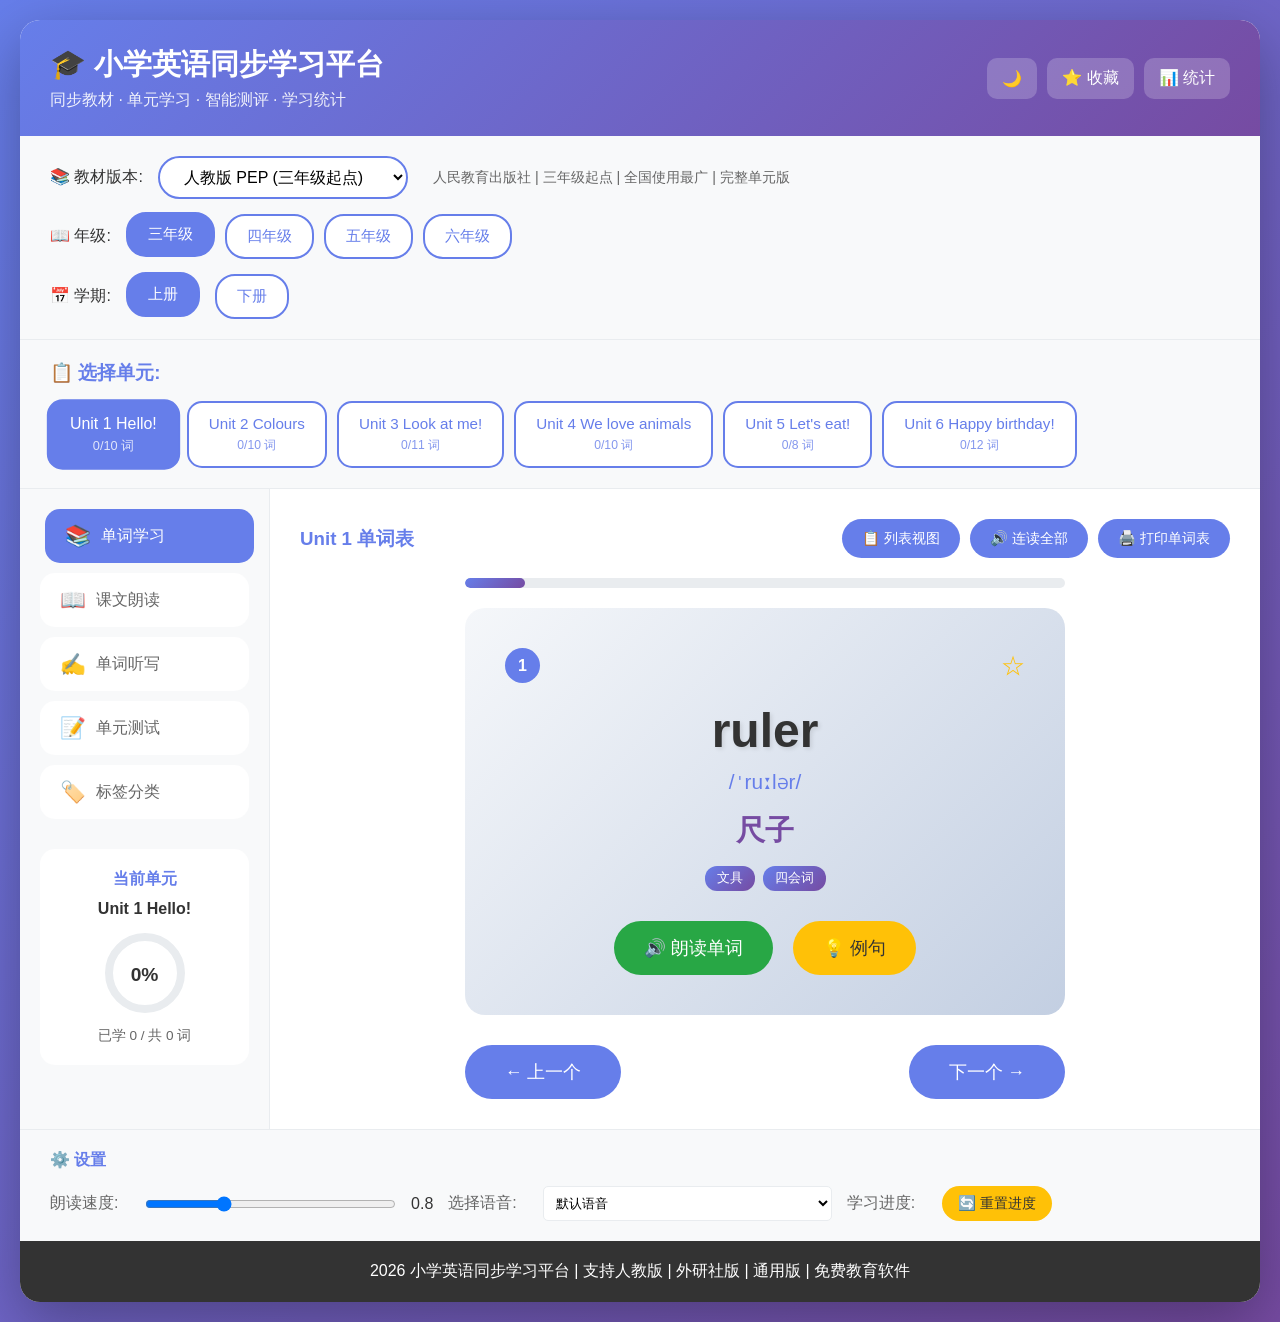
==== index.html @ b776ed10 "初始版本：小学英语同步学习平台" ====
<!DOCTYPE html>
<html lang="zh-CN">
<head>
    <meta charset="UTF-8">
    <meta name="viewport" content="width=device-width, initial-scale=1.0">
    <title>小学英语同步学习平台 - 人教版 | 外研社版 | 通用版</title>
    <link rel="stylesheet" href="style.css">
</head>
<body>
    <div class="app-container">
        <!-- 顶部导航 -->
        <header class="header">
            <div class="header-content">
                <h1>🎓 小学英语同步学习平台</h1>
                <p class="subtitle">同步教材 · 单元学习 · 智能测评 · 学习统计</p>
            </div>
            <div class="header-actions">
                <button class="btn-icon" id="theme-toggle" title="切换夜间模式">🌙</button>
                <button class="btn-icon" id="favorites-btn" title="我的收藏">⭐ 收藏</button>
                <button class="btn-icon" id="stats-btn" title="学习统计">📊 统计</button>
            </div>
        </header>

        <!-- 版本和年级选择 -->
        <div class="control-panel">
            <div class="version-selector">
                <label>📚 教材版本:</label>
                <select id="version-select">
                    <option value="pep">人教版 PEP (三年级起点)</option>
                    <option value="waiyan">外研社版 (一年级起点)</option>
                    <option value="general">通用大纲版 (1-6 年级)</option>
                </select>
                <span id="version-desc" class="version-description"></span>
            </div>
            <div class="grade-selector">
                <label>📖 年级:</label>
                <div class="grade-buttons" id="grade-buttons">
                    <button class="grade-btn active" data-grade="3">三年级</button>
                    <button class="grade-btn" data-grade="4">四年级</button>
                    <button class="grade-btn" data-grade="5">五年级</button>
                    <button class="grade-btn" data-grade="6">六年级</button>
                </div>
            </div>
            <div class="semester-selector" id="semester-selector">
                <label>📅 学期:</label>
                <button class="semester-btn active" data-semester="1">上册</button>
                <button class="semester-btn" data-semester="2">下册</button>
            </div>
        </div>

        <!-- 单元导航 -->
        <div class="unit-nav" id="unit-nav">
            <h3>📋 选择单元:</h3>
            <div class="unit-buttons" id="unit-buttons"></div>
        </div>

        <!-- 主内容区 -->
        <div class="main-container">
            <!-- 侧边栏：学习模式 -->
            <aside class="sidebar">
                <nav class="mode-nav">
                    <button class="mode-btn active" data-mode="words">
                        <span class="mode-icon">📚</span>
                        <span class="mode-text">单词学习</span>
                    </button>
                    <button class="mode-btn" data-mode="texts">
                        <span class="mode-icon">📖</span>
                        <span class="mode-text">课文朗读</span>
                    </button>
                    <button class="mode-btn" data-mode="dictation">
                        <span class="mode-icon">✍️</span>
                        <span class="mode-text">单词听写</span>
                    </button>
                    <button class="mode-btn" data-mode="test">
                        <span class="mode-icon">📝</span>
                        <span class="mode-text">单元测试</span>
                    </button>
                    <button class="mode-btn" data-mode="tags">
                        <span class="mode-icon">🏷️</span>
                        <span class="mode-text">标签分类</span>
                    </button>
                </nav>

                <!-- 当前单元信息 -->
                <div class="unit-info">
                    <h4>当前单元</h4>
                    <p id="current-unit-name">Unit 1 Hello!</p>
                    <div class="unit-progress">
                        <div class="progress-ring">
                            <svg width="80" height="80">
                                <circle class="progress-ring-bg" cx="40" cy="40" r="36"></circle>
                                <circle class="progress-ring-fill" cx="40" cy="40" r="36"></circle>
                            </svg>
                            <span class="progress-percent" id="unit-progress-percent">0%</span>
                        </div>
                        <p class="progress-detail" id="unit-progress-detail">已学 0 / 共 0 词</p>
                    </div>
                </div>
            </aside>

            <!-- 主内容区 -->
            <main class="content-area">
                <!-- 单词学习模式 -->
                <section class="content-section active" id="words-section">
                    <div class="word-list-header">
                        <h3 id="word-list-title">Unit 1 单词表</h3>
                        <div class="word-list-actions">
                            <button class="btn-action" onclick="toggleWordList()">📋 列表视图</button>
                            <button class="btn-action" onclick="playAllWords()">🔊 连读全部</button>
                            <button class="btn-action" onclick="printWordList()">🖨️ 打印单词表</button>
                        </div>
                    </div>

                    <!-- 单词卡片视图 -->
                    <div class="word-card-view" id="word-card-view">
                        <div class="progress-bar">
                            <div class="progress-fill"></div>
                            <span class="progress-text">1 / 10</span>
                        </div>

                        <div class="word-card">
                            <div class="word-header">
                                <span class="word-index">1</span>
                                <button class="btn-favorite" onclick="toggleFavorite()">☆</button>
                            </div>
                            <div class="word-display">
                                <h2 class="english-word">Hello</h2>
                                <p class="phonetic">/həˈloʊ/</p>
                                <p class="chinese-meaning">你好</p>
                                <div class="word-tags"></div>
                            </div>

                            <div class="word-actions">
                                <button class="btn-speak" onclick="speakWord()">🔊 朗读单词</button>
                                <button class="btn-example" onclick="showExample()">💡 例句</button>
                            </div>

                            <div class="example-sentence" style="display: none;">
                                <p class="sentence-en">Hello, how are you?</p>
                                <p class="sentence-cn">你好，你好吗？</p>
                                <button class="btn-speak-small" onclick="speakSentence()">🔊</button>
                            </div>
                        </div>

                        <div class="navigation">
                            <button class="nav-btn prev" onclick="prevWord()">← 上一个</button>
                            <button class="nav-btn next" onclick="nextWord()">下一个 →</button>
                        </div>
                    </div>

                    <!-- 单词列表视图（默认隐藏） -->
                    <div class="word-list-view" id="word-list-view" style="display: none;">
                        <table class="word-table">
                            <thead>
                                <tr>
                                    <th>序号</th>
                                    <th>单词</th>
                                    <th>音标</th>
                                    <th>中文</th>
                                    <th>标签</th>
                                    <th>操作</th>
                                </tr>
                            </thead>
                            <tbody id="word-table-body"></tbody>
                        </table>
                    </div>
                </section>

                <!-- 课文朗读模式 -->
                <section class="content-section" id="texts-section" style="display: none;">
                    <div class="text-nav">
                        <h3>📖 选择课文:</h3>
                        <select id="text-select"></select>
                    </div>

                    <div class="text-content">
                        <h3 id="text-title"></h3>
                        <div class="text-body" id="text-body"></div>
                        <div class="text-actions">
                            <button class="btn-speak-full" onclick="speakFullText()">🔊 朗读全文</button>
                            <button class="btn-action" onclick="printText()">🖨️ 打印课文</button>
                        </div>
                    </div>
                </section>

                <!-- 单词听写模式 -->
                <section class="content-section" id="dictation-section" style="display: none;">
                    <div class="dictation-container">
                        <h3>✍️ 单词听写</h3>
                        <p class="dictation-instruction">听发音，写出正确的单词拼写</p>
                        
                        <div class="dictation-controls">
                            <button class="btn-dictation" onclick="startDictation()">▶️ 开始听写</button>
                            <button class="btn-dictation" onclick="playDictationWord()">🔊 播放发音</button>
                            <button class="btn-dictation" onclick="showDictationAnswer()">💡 显示答案</button>
                        </div>

                        <div class="dictation-area">
                            <div class="dictation-progress">
                                <span>第 <strong id="dictation-num">1</strong> / <strong id="dictation-total">10</strong> 词</span>
                            </div>
                            <input type="text" class="dictation-input" id="dictation-input" placeholder="输入你听到的单词..." autocomplete="off">
                            <div class="dictation-feedback" id="dictation-feedback"></div>
                            <div class="dictation-answer" id="dictation-answer" style="display: none;"></div>
                        </div>

                        <div class="dictation-result" id="dictation-result" style="display: none;">
                            <h4>听写完成！</h4>
                            <p>正确率：<strong id="dictation-accuracy">0%</strong></p>
                            <p>正确数：<strong id="dictation-correct">0</strong> / <strong id="dictation-all">0</strong></p>
                            <button class="btn-action" onclick="startDictation()">重新听写</button>
                        </div>
                    </div>
                </section>

                <!-- 单元测试模式 -->
                <section class="content-section" id="test-section" style="display: none;">
                    <div class="test-header">
                        <h3>📝 单元测试</h3>
                        <div class="test-info">
                            <span>得分：<strong id="score">0</strong></span>
                            <span>题目：<strong id="question-num">1</strong>/10</span>
                        </div>
                    </div>

                    <div class="test-card">
                        <h4 id="test-question">请听发音，选择正确的中文意思</h4>
                        <button class="btn-listen" onclick="playTestAudio()">🔊 播放发音</button>
                        <div class="options" id="test-options"></div>
                    </div>

                    <div class="test-result" id="test-result" style="display: none;">
                        <p id="result-text"></p>
                        <button class="nav-btn" onclick="nextQuestion()">下一题</button>
                    </div>

                    <div class="test-final-result" id="test-final-result" style="display: none;">
                        <h4>🎉 测试完成！</h4>
                        <div class="final-score">
                            <span class="score-number" id="final-score">100</span>
                            <span class="score-label">分</span>
                        </div>
                        <p id="final-comment">太棒了！</p>
                        <button class="btn-action" onclick="initTest()">重新测试</button>
                    </div>
                </section>

                <!-- 标签分类模式 -->
                <section class="content-section" id="tags-section" style="display: none;">
                    <div class="tags-filter">
                        <h3>🏷️ 按标签筛选单词</h3>
                        <div class="tags-list" id="tags-list"></div>
                    </div>
                    <div class="tagged-words" id="tagged-words">
                        <p class="tag-hint">点击标签查看对应单词</p>
                    </div>
                </section>

                <!-- 收藏列表 -->
                <section class="content-section" id="favorites-section" style="display: none;">
                    <h3>⭐ 我的收藏</h3>
                    <div class="favorites-list" id="favorites-list">
                        <p class="empty-hint">暂无收藏单词</p>
                    </div>
                </section>

                <!-- 学习统计 -->
                <section class="content-section" id="stats-section" style="display: none;">
                    <h3>📊 学习统计</h3>
                    <div class="stats-grid">
                        <div class="stat-card">
                            <h4>学习时长</h4>
                            <p class="stat-value" id="stat-study-time">0 分钟</p>
                        </div>
                        <div class="stat-card">
                            <h4>已学单词</h4>
                            <p class="stat-value" id="stat-words-learned">0 词</p>
                        </div>
                        <div class="stat-card">
                            <h4>听写正确率</h4>
                            <p class="stat-value" id="stat-dictation-rate">0%</p>
                        </div>
                        <div class="stat-card">
                            <h4>测试平均分</h4>
                            <p class="stat-value" id="stat-test-avg">0 分</p>
                        </div>
                    </div>
                    <div class="stats-chart">
                        <h4>学习进度</h4>
                        <div class="progress-bars" id="progress-bars"></div>
                    </div>
                    <button class="btn-action" onclick="resetStats()">🔄 重置统计</button>
                </section>
            </main>
        </div>

        <!-- 设置面板 -->
        <div class="settings-panel">
            <h4>⚙️ 设置</h4>
            <div class="setting-grid">
                <div class="setting-item">
                    <label>朗读速度:</label>
                    <input type="range" id="rate" min="0.5" max="1.5" step="0.1" value="0.8">
                    <span id="rate-value">0.8</span>
                </div>
                <div class="setting-item">
                    <label>选择语音:</label>
                    <select id="voice-select"><option value="">默认语音</option></select>
                </div>
                <div class="setting-item">
                    <label>学习进度:</label>
                    <button class="btn-reset" onclick="resetProgress()">🔄 重置进度</button>
                </div>
            </div>
        </div>

        <!-- 页脚 -->
        <footer class="footer">
            <p>2026 小学英语同步学习平台 | 支持人教版 | 外研社版 | 通用版 | 免费教育软件</p>
        </footer>
    </div>

    <!-- 数据文件 -->
    <script src="versions/pep.js"></script>
    <script src="versions/waiyan.js"></script>
    <script src="versions/general.js"></script>
    <!-- 主应用 -->
    <script src="app.js"></script>
</body>
</html>
---- style.css ----
/* 小学英语同步学习平台样式 */

* {
    margin: 0;
    padding: 0;
    box-sizing: border-box;
}

:root {
    --primary-color: #667eea;
    --secondary-color: #764ba2;
    --success-color: #28a745;
    --warning-color: #ffc107;
    --danger-color: #dc3545;
    --info-color: #17a2b8;
    --bg-gradient: linear-gradient(135deg, #667eea 0%, #764ba2 100%);
    --card-bg: linear-gradient(135deg, #f5f7fa 0%, #c3cfe2 100%);
    --text-primary: #333;
    --text-secondary: #666;
    --border-color: #e9ecef;
    --bg-light: #f8f9fa;
}

/* 夜间模式 */
body.dark-mode {
    --text-primary: #f8f9fa;
    --text-secondary: #adb5bd;
    --border-color: #495057;
    --bg-light: #343a40;
    --card-bg: linear-gradient(135deg, #2d3748 0%, #1a202c 100%);
}

body {
    font-family: 'Microsoft YaHei', 'Segoe UI', sans-serif;
    background: var(--bg-gradient);
    min-height: 100vh;
    padding: 20px;
    color: var(--text-primary);
    transition: all 0.3s;
}

.app-container {
    max-width: 1400px;
    margin: 0 auto;
    background: white;
    border-radius: 20px;
    box-shadow: 0 20px 60px rgba(0,0,0,0.3);
    overflow: hidden;
}

body.dark-mode .app-container {
    background: #1a202c;
}

/* 头部 */
.header {
    background: var(--bg-gradient);
    color: white;
    padding: 25px 30px;
    display: flex;
    justify-content: space-between;
    align-items: center;
}

.header-content h1 {
    font-size: 1.8em;
    margin-bottom: 5px;
}

.header-content .subtitle {
    opacity: 0.9;
    font-size: 1em;
}

.header-actions {
    display: flex;
    gap: 10px;
}

.btn-icon {
    background: rgba(255,255,255,0.2);
    border: none;
    color: white;
    padding: 10px 15px;
    border-radius: 10px;
    cursor: pointer;
    font-size: 1em;
    transition: all 0.3s;
}

.btn-icon:hover {
    background: rgba(255,255,255,0.3);
    transform: scale(1.05);
}

/* 控制面板 */
.control-panel {
    background: var(--bg-light);
    padding: 20px 30px;
    border-bottom: 1px solid var(--border-color);
}

.version-selector, .grade-selector, .semester-selector {
    display: flex;
    align-items: center;
    gap: 15px;
    margin-bottom: 15px;
}

.version-selector:last-child, .grade-selector:last-child, .semester-selector:last-child {
    margin-bottom: 0;
}

.version-selector select {
    padding: 10px 20px;
    font-size: 1em;
    border: 2px solid var(--primary-color);
    border-radius: 25px;
    background: white;
    cursor: pointer;
    min-width: 250px;
}

.version-description {
    color: var(--text-secondary);
    font-size: 0.9em;
    margin-left: 10px;
}

.grade-buttons {
    display: flex;
    gap: 10px;
    flex-wrap: wrap;
}

.grade-btn, .semester-btn {
    padding: 10px 20px;
    border: 2px solid var(--primary-color);
    background: white;
    color: var(--primary-color);
    border-radius: 20px;
    cursor: pointer;
    font-size: 0.95em;
    transition: all 0.3s;
}

.grade-btn:hover, .grade-btn.active,
.semester-btn:hover, .semester-btn.active {
    background: var(--primary-color);
    color: white;
    transform: translateY(-2px);
}

/* 单元导航 */
.unit-nav {
    background: var(--bg-light);
    padding: 20px 30px;
    border-bottom: 1px solid var(--border-color);
}

.unit-nav h3 {
    margin-bottom: 15px;
    color: var(--primary-color);
}

.unit-buttons {
    display: flex;
    flex-wrap: wrap;
    gap: 10px;
}

.unit-btn {
    padding: 12px 20px;
    border: 2px solid var(--primary-color);
    background: white;
    color: var(--primary-color);
    border-radius: 15px;
    cursor: pointer;
    font-size: 0.95em;
    transition: all 0.3s;
    min-width: 120px;
}

.unit-btn:hover, .unit-btn.active {
    background: var(--primary-color);
    color: white;
    transform: scale(1.05);
}

.unit-btn .unit-status {
    display: block;
    font-size: 0.8em;
    margin-top: 5px;
    opacity: 0.8;
}

/* 主容器 */
.main-container {
    display: flex;
    min-height: 500px;
}

/* 侧边栏 */
.sidebar {
    width: 250px;
    background: var(--bg-light);
    border-right: 1px solid var(--border-color);
    padding: 20px;
}

.mode-nav {
    display: flex;
    flex-direction: column;
    gap: 10px;
    margin-bottom: 30px;
}

.mode-btn {
    display: flex;
    align-items: center;
    gap: 10px;
    padding: 15px 20px;
    border: none;
    background: white;
    color: var(--text-secondary);
    border-radius: 15px;
    cursor: pointer;
    font-size: 1em;
    transition: all 0.3s;
    text-align: left;
}

.mode-btn:hover, .mode-btn.active {
    background: var(--primary-color);
    color: white;
    transform: translateX(5px);
}

.mode-icon {
    font-size: 1.3em;
}

/* 单元信息 */
.unit-info {
    background: white;
    padding: 20px;
    border-radius: 15px;
    text-align: center;
}

.unit-info h4 {
    color: var(--primary-color);
    margin-bottom: 10px;
}

#current-unit-name {
    font-weight: bold;
    margin-bottom: 15px;
}

.progress-ring {
    position: relative;
    display: inline-block;
    margin-bottom: 10px;
}

.progress-ring svg {
    transform: rotate(-90deg);
}

.progress-ring-bg {
    fill: none;
    stroke: #e9ecef;
    stroke-width: 8;
}

.progress-ring-fill {
    fill: none;
    stroke: var(--primary-color);
    stroke-width: 8;
    stroke-linecap: round;
    stroke-dasharray: 226;
    stroke-dashoffset: 226;
    transition: stroke-dashoffset 0.5s;
}

.progress-percent {
    position: absolute;
    top: 50%;
    left: 50%;
    transform: translate(-50%, -50%);
    font-weight: bold;
    font-size: 1.2em;
}

.progress-detail {
    font-size: 0.85em;
    color: var(--text-secondary);
}

/* 内容区 */
.content-area {
    flex: 1;
    padding: 30px;
    overflow-y: auto;
}

.content-section {
    display: none;
}

.content-section.active {
    display: block;
}

/* 单词列表头部 */
.word-list-header {
    display: flex;
    justify-content: space-between;
    align-items: center;
    margin-bottom: 20px;
    flex-wrap: wrap;
    gap: 15px;
}

.word-list-header h3 {
    color: var(--primary-color);
}

.word-list-actions {
    display: flex;
    gap: 10px;
}

.btn-action {
    padding: 10px 20px;
    border: none;
    background: var(--primary-color);
    color: white;
    border-radius: 20px;
    cursor: pointer;
    font-size: 0.9em;
    transition: all 0.3s;
}

.btn-action:hover {
    background: var(--secondary-color);
    transform: scale(1.05);
}

/* 单词卡片视图 */
.word-card-view {
    max-width: 600px;
    margin: 0 auto;
}

.progress-bar {
    background: #e9ecef;
    height: 10px;
    border-radius: 5px;
    margin-bottom: 20px;
    position: relative;
    overflow: hidden;
}

.progress-fill {
    background: var(--bg-gradient);
    height: 100%;
    width: 2%;
    border-radius: 5px;
    transition: width 0.3s;
}

.progress-text {
    position: absolute;
    right: 0;
    top: -25px;
    font-size: 0.9em;
    color: var(--text-secondary);
}

.word-card {
    background: var(--card-bg);
    border-radius: 20px;
    padding: 40px;
    text-align: center;
    margin-bottom: 30px;
}

.word-header {
    display: flex;
    justify-content: space-between;
    align-items: center;
    margin-bottom: 20px;
}

.word-index {
    background: var(--primary-color);
    color: white;
    width: 35px;
    height: 35px;
    border-radius: 50%;
    display: flex;
    align-items: center;
    justify-content: center;
    font-weight: bold;
}

.btn-favorite {
    background: none;
    border: none;
    font-size: 1.5em;
    cursor: pointer;
    color: #ffc107;
    transition: all 0.3s;
}

.btn-favorite:hover {
    transform: scale(1.2);
}

.english-word {
    font-size: 3em;
    color: var(--text-primary);
    margin-bottom: 10px;
    text-shadow: 2px 2px 4px rgba(0,0,0,0.1);
}

.phonetic {
    font-size: 1.3em;
    color: var(--primary-color);
    margin-bottom: 15px;
    font-family: 'Arial', sans-serif;
}

.chinese-meaning {
    font-size: 1.8em;
    color: var(--secondary-color);
    font-weight: bold;
}

.word-tags {
    margin-top: 15px;
    display: flex;
    justify-content: center;
    gap: 8px;
    flex-wrap: wrap;
}

.word-tag {
    padding: 4px 12px;
    background: var(--bg-gradient);
    color: white;
    border-radius: 12px;
    font-size: 0.8em;
}

.word-actions {
    display: flex;
    justify-content: center;
    gap: 20px;
    margin-top: 30px;
}

.btn-speak, .btn-example, .btn-listen, .btn-speak-full {
    padding: 15px 30px;
    border: none;
    border-radius: 30px;
    cursor: pointer;
    font-size: 1.1em;
    transition: all 0.3s;
}

.btn-speak {
    background: var(--success-color);
    color: white;
}

.btn-speak:hover {
    background: #218838;
    transform: scale(1.05);
}

.btn-example, .btn-listen {
    background: var(--warning-color);
    color: #333;
}

.btn-example:hover, .btn-listen:hover {
    background: #e0a800;
    transform: scale(1.05);
}

.btn-speak-full {
    background: var(--info-color);
    color: white;
    margin-top: 20px;
}

.btn-speak-full:hover {
    background: #138496;
}

.example-sentence {
    background: white;
    border-radius: 15px;
    padding: 20px;
    margin-top: 20px;
    text-align: left;
}

.sentence-en {
    font-size: 1.2em;
    color: var(--text-primary);
    margin-bottom: 10px;
}

.sentence-cn {
    font-size: 1.1em;
    color: var(--text-secondary);
}

.btn-speak-small {
    background: var(--success-color);
    color: white;
    border: none;
    padding: 8px 15px;
    border-radius: 20px;
    cursor: pointer;
    margin-top: 10px;
}

.navigation {
    display: flex;
    justify-content: space-between;
    gap: 20px;
}

.nav-btn {
    padding: 15px 40px;
    border: none;
    background: var(--primary-color);
    color: white;
    border-radius: 30px;
    cursor: pointer;
    font-size: 1.1em;
    transition: all 0.3s;
}

.nav-btn:hover {
    background: var(--secondary-color);
    transform: translateX(5px);
}

.nav-btn.prev:hover {
    transform: translateX(-5px);
}

/* 单词列表视图 */
.word-list-view {
    overflow-x: auto;
}

.word-table {
    width: 100%;
    border-collapse: collapse;
    background: white;
    border-radius: 10px;
    overflow: hidden;
}

.word-table th, .word-table td {
    padding: 15px;
    text-align: left;
    border-bottom: 1px solid var(--border-color);
}

.word-table th {
    background: var(--bg-gradient);
    color: white;
    font-weight: bold;
}

.word-table tr:hover {
    background: var(--bg-light);
}

.word-table-actions {
    display: flex;
    gap: 5px;
}

.btn-table-action {
    padding: 5px 10px;
    border: none;
    border-radius: 5px;
    cursor: pointer;
    font-size: 0.85em;
}

.btn-speak-sm {
    background: var(--success-color);
    color: white;
}

.btn-fav-sm {
    background: var(--warning-color);
    color: #333;
}

/* 课文部分 */
.text-nav {
    margin-bottom: 20px;
}

.text-nav select {
    width: 100%;
    padding: 15px;
    font-size: 1.1em;
    border: 2px solid var(--primary-color);
    border-radius: 10px;
    background: white;
}

.text-content {
    background: var(--bg-light);
    border-radius: 15px;
    padding: 30px;
}

.text-content h3 {
    color: var(--primary-color);
    margin-bottom: 20px;
    font-size: 1.5em;
}

.text-line {
    display: flex;
    align-items: center;
    padding: 15px 10px;
    border-bottom: 1px dashed var(--border-color);
    transition: background 0.3s;
}

.text-line:hover {
    background: rgba(102, 126, 234, 0.1);
    border-radius: 10px;
}

.text-line:last-child {
    border-bottom: none;
}

.text-en {
    flex: 2;
    font-size: 1.2em;
    color: var(--text-primary);
    font-weight: 500;
}

.text-cn {
    flex: 2;
    font-size: 1em;
    color: var(--text-secondary);
}

.btn-speak-line {
    background: var(--success-color);
    color: white;
    border: none;
    padding: 8px 15px;
    border-radius: 20px;
    cursor: pointer;
    margin-left: 15px;
}

.text-actions {
    margin-top: 20px;
    display: flex;
    gap: 10px;
}

/* 听写部分 */
.dictation-container {
    max-width: 600px;
    margin: 0 auto;
    text-align: center;
}

.dictation-container h3 {
    color: var(--primary-color);
    margin-bottom: 10px;
}

.dictation-instruction {
    color: var(--text-secondary);
    margin-bottom: 20px;
}

.dictation-controls {
    display: flex;
    justify-content: center;
    gap: 15px;
    margin-bottom: 30px;
}

.btn-dictation {
    padding: 12px 25px;
    border: none;
    background: var(--primary-color);
    color: white;
    border-radius: 25px;
    cursor: pointer;
    font-size: 1em;
    transition: all 0.3s;
}

.btn-dictation:hover {
    background: var(--secondary-color);
    transform: scale(1.05);
}

.dictation-area {
    background: var(--bg-light);
    padding: 30px;
    border-radius: 15px;
}

.dictation-progress {
    margin-bottom: 20px;
    font-size: 1.1em;
}

.dictation-input {
    width: 100%;
    padding: 15px;
    font-size: 1.5em;
    border: 2px solid var(--border-color);
    border-radius: 10px;
    text-align: center;
    margin-bottom: 15px;
}

.dictation-input:focus {
    outline: none;
    border-color: var(--primary-color);
}

.dictation-feedback {
    font-size: 1.2em;
    font-weight: bold;
    min-height: 30px;
}

.dictation-feedback.correct {
    color: var(--success-color);
}

.dictation-feedback.wrong {
    color: var(--danger-color);
}

.dictation-answer {
    margin-top: 15px;
    padding: 15px;
    background: white;
    border-radius: 10px;
    font-size: 1.3em;
    color: var(--primary-color);
    font-weight: bold;
}

.dictation-result {
    margin-top: 30px;
    padding: 30px;
    background: var(--bg-light);
    border-radius: 15px;
}

.dictation-result h4 {
    color: var(--primary-color);
    margin-bottom: 15px;
}

/* 测试部分 */
.test-header {
    display: flex;
    justify-content: space-between;
    align-items: center;
    margin-bottom: 20px;
}

.test-header h3 {
    color: var(--primary-color);
}

.test-info {
    display: flex;
    gap: 20px;
    font-size: 1.1em;
}

.test-card {
    background: var(--card-bg);
    border-radius: 20px;
    padding: 40px;
    text-align: center;
}

.test-card h4 {
    margin-bottom: 20px;
    color: var(--text-primary);
}

.options {
    display: grid;
    grid-template-columns: 1fr 1fr;
    gap: 15px;
    margin-top: 30px;
}

.option-btn {
    padding: 20px;
    border: 2px solid var(--primary-color);
    background: white;
    color: var(--text-primary);
    border-radius: 15px;
    cursor: pointer;
    font-size: 1.1em;
    transition: all 0.3s;
}

.option-btn:hover {
    background: var(--primary-color);
    color: white;
    transform: scale(1.02);
}

.option-btn.correct {
    background: var(--success-color);
    color: white;
    border-color: var(--success-color);
}

.option-btn.wrong {
    background: var(--danger-color);
    color: white;
    border-color: var(--danger-color);
}

.test-result, .test-final-result {
    margin-top: 30px;
    padding: 30px;
    border-radius: 15px;
    text-align: center;
}

.test-result.correct, .test-final-result {
    background: #d4edda;
    color: #155724;
}

.test-result.wrong {
    background: #f8d7da;
    color: #721c24;
}

.final-score {
    font-size: 3em;
    font-weight: bold;
    color: var(--primary-color);
    margin: 20px 0;
}

.score-label {
    font-size: 0.5em;
}

#final-comment {
    font-size: 1.3em;
    margin-bottom: 20px;
}

/* 标签部分 */
.tags-filter {
    background: var(--bg-light);
    border-radius: 15px;
    padding: 20px;
    margin-bottom: 20px;
}

.tags-filter h3 {
    color: var(--primary-color);
    margin-bottom: 15px;
}

.tags-list {
    display: flex;
    flex-wrap: wrap;
    gap: 10px;
}

.tag-btn {
    padding: 10px 20px;
    border: 2px solid var(--primary-color);
    background: white;
    color: var(--primary-color);
    border-radius: 25px;
    cursor: pointer;
    font-size: 0.95em;
    transition: all 0.3s;
}

.tag-btn:hover, .tag-btn.active {
    background: var(--primary-color);
    color: white;
}

.tagged-words {
    background: white;
    border-radius: 15px;
    padding: 20px;
}

.tag-hint {
    text-align: center;
    color: var(--text-secondary);
    font-size: 1.1em;
}

.tagged-word-list {
    display: grid;
    grid-template-columns: repeat(auto-fill, minmax(200px, 1fr));
    gap: 15px;
}

.tagged-word-item {
    background: var(--card-bg);
    border-radius: 10px;
    padding: 15px;
    text-align: center;
    cursor: pointer;
    transition: transform 0.3s;
}

.tagged-word-item:hover {
    transform: scale(1.05);
}

.tagged-word-item .en {
    font-size: 1.2em;
    font-weight: bold;
    color: var(--text-primary);
}

.tagged-word-item .cn {
    font-size: 0.9em;
    color: var(--text-secondary);
    margin-top: 5px;
}

/* 收藏列表 */
.favorites-list {
    display: grid;
    grid-template-columns: repeat(auto-fill, minmax(250px, 1fr));
    gap: 15px;
}

.favorite-item {
    background: var(--card-bg);
    border-radius: 10px;
    padding: 15px;
    display: flex;
    justify-content: space-between;
    align-items: center;
}

.favorite-word {
    font-size: 1.3em;
    font-weight: bold;
    color: var(--primary-color);
}

.favorite-meaning {
    font-size: 0.9em;
    color: var(--text-secondary);
}

.btn-remove-fav {
    background: var(--danger-color);
    color: white;
    border: none;
    padding: 5px 10px;
    border-radius: 5px;
    cursor: pointer;
}

.empty-hint {
    text-align: center;
    color: var(--text-secondary);
    font-size: 1.2em;
    padding: 50px;
}

/* 统计部分 */
.stats-grid {
    display: grid;
    grid-template-columns: repeat(auto-fit, minmax(200px, 1fr));
    gap: 20px;
    margin-bottom: 30px;
}

.stat-card {
    background: var(--card-bg);
    border-radius: 15px;
    padding: 25px;
    text-align: center;
}

.stat-card h4 {
    color: var(--text-secondary);
    margin-bottom: 10px;
    font-size: 0.95em;
}

.stat-value {
    font-size: 2em;
    font-weight: bold;
    color: var(--primary-color);
}

.stats-chart {
    background: white;
    border-radius: 15px;
    padding: 25px;
    margin-bottom: 20px;
}

.stats-chart h4 {
    color: var(--primary-color);
    margin-bottom: 20px;
}

.progress-bars {
    display: flex;
    flex-direction: column;
    gap: 15px;
}

.unit-progress-bar {
    display: flex;
    align-items: center;
    gap: 15px;
}

.unit-progress-bar .unit-name {
    min-width: 120px;
    font-weight: bold;
}

.unit-progress-bar .progress-track {
    flex: 1;
    height: 20px;
    background: #e9ecef;
    border-radius: 10px;
    overflow: hidden;
}

.unit-progress-bar .progress-fill-sm {
    height: 100%;
    background: var(--bg-gradient);
    border-radius: 10px;
    transition: width 0.5s;
}

.unit-progress-bar .progress-text-sm {
    min-width: 80px;
    text-align: right;
    font-size: 0.9em;
    color: var(--text-secondary);
}

/* 设置面板 */
.settings-panel {
    background: var(--bg-light);
    padding: 20px 30px;
    border-top: 1px solid var(--border-color);
}

.settings-panel h4 {
    color: var(--primary-color);
    margin-bottom: 15px;
}

.setting-grid {
    display: grid;
    grid-template-columns: repeat(auto-fit, minmax(300px, 1fr));
    gap: 15px;
}

.setting-item {
    display: flex;
    align-items: center;
    gap: 15px;
}

.setting-item label {
    min-width: 80px;
    color: var(--text-secondary);
}

.setting-item input[type="range"] {
    flex: 1;
}

.setting-item select {
    flex: 1;
    padding: 8px;
    border: 1px solid var(--border-color);
    border-radius: 5px;
    background: white;
}

.btn-reset {
    padding: 8px 16px;
    border: none;
    background: var(--warning-color);
    color: #333;
    border-radius: 20px;
    cursor: pointer;
    font-size: 0.9em;
    transition: all 0.3s;
}

.btn-reset:hover {
    background: #e0a800;
}

/* 页脚 */
.footer {
    background: #333;
    color: white;
    text-align: center;
    padding: 20px;
}

/* 响应式设计 */
@media (max-width: 900px) {
    .main-container {
        flex-direction: column;
    }

    .sidebar {
        width: 100%;
        border-right: none;
        border-bottom: 1px solid var(--border-color);
    }

    .mode-nav {
        flex-direction: row;
        flex-wrap: wrap;
    }

    .mode-btn {
        flex: 1;
        min-width: 150px;
        justify-content: center;
    }

    .header {
        flex-direction: column;
        gap: 15px;
        text-align: center;
    }

    .word-list-header {
        flex-direction: column;
    }

    .word-list-actions {
        flex-wrap: wrap;
    }

    .options {
        grid-template-columns: 1fr;
    }
}

@media (max-width: 600px) {
    .english-word {
        font-size: 2em;
    }

    .chinese-meaning {
        font-size: 1.4em;
    }

    .grade-buttons {
        flex-direction: column;
    }

    .unit-buttons {
        flex-direction: column;
    }

    .unit-btn {
        width: 100%;
    }

    .dictation-controls {
        flex-direction: column;
    }

    .test-info {
        flex-direction: column;
        gap: 10px;
    }
}

/* 打印样式 */
@media print {
    body {
        background: white;
        padding: 0;
    }

    .app-container {
        box-shadow: none;
    }

    .header, .control-panel, .unit-nav, .sidebar, .settings-panel, .footer,
    .word-actions, .navigation, .btn-action {
        display: none !important;
    }

    .main-container {
        display: block;
    }

    .content-area {
        padding: 0;
    }

    .word-table {
        border: 1px solid #333;
    }

    .word-table th, .word-table td {
        border: 1px solid #333;
    }
}
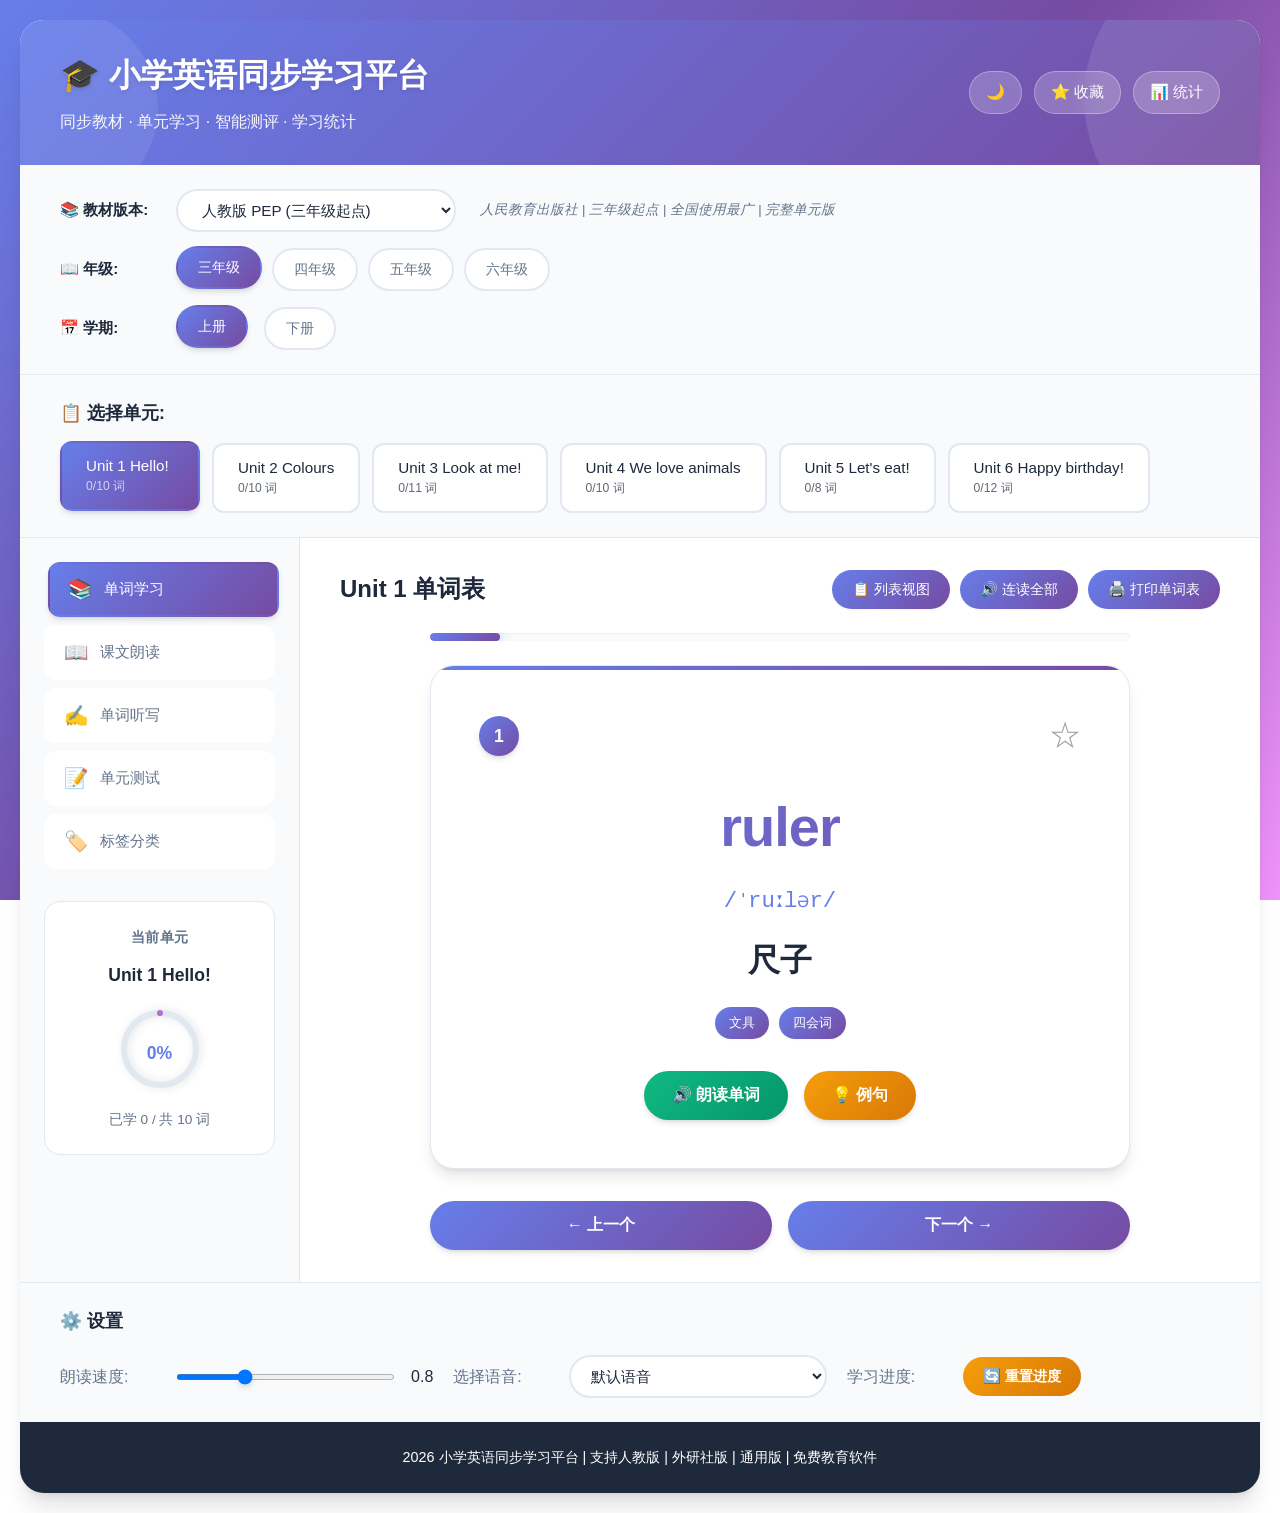
==== commit 18c8cebf: "Add files via upload" ====
--- a/index.html
+++ b/index.html
@@ -7,6 +7,17 @@
     <link rel="stylesheet" href="style.css">
 </head>
 <body>
+    <!-- SVG 渐变定义 -->
+    <svg width="0" height="0" style="position:absolute">
+        <defs>
+            <linearGradient id="progressGradient" x1="0%" y1="0%" x2="100%" y2="100%">
+                <stop offset="0%" stop-color="#667eea" />
+                <stop offset="50%" stop-color="#764ba2" />
+                <stop offset="100%" stop-color="#f093fb" />
+            </linearGradient>
+        </defs>
+    </svg>
+
     <div class="app-container">
         <!-- 顶部导航 -->
         <header class="header">
--- a/style.css
+++ b/style.css
@@ -1,4 +1,4 @@
-/* 小学英语同步学习平台样式 */
+/* 小学英语同步学习平台 - 现代化样式 */
 
 * {
     margin: 0;
@@ -7,124 +7,244 @@
 }
 
 :root {
+    /* 主色调 - 渐变蓝紫 */
+    --primary-gradient: linear-gradient(135deg, #667eea 0%, #764ba2 100%);
     --primary-color: #667eea;
+    --primary-dark: #5568d8;
     --secondary-color: #764ba2;
-    --success-color: #28a745;
-    --warning-color: #ffc107;
-    --danger-color: #dc3545;
-    --info-color: #17a2b8;
-    --bg-gradient: linear-gradient(135deg, #667eea 0%, #764ba2 100%);
-    --card-bg: linear-gradient(135deg, #f5f7fa 0%, #c3cfe2 100%);
-    --text-primary: #333;
-    --text-secondary: #666;
-    --border-color: #e9ecef;
-    --bg-light: #f8f9fa;
+    
+    /* 辅助色 */
+    --success-color: #10b981;
+    --success-light: #d1fae5;
+    --warning-color: #f59e0b;
+    --warning-light: #fef3c7;
+    --danger-color: #ef4444;
+    --danger-light: #fee2e2;
+    --info-color: #3b82f6;
+    --info-light: #dbeafe;
+    
+    /* 背景色 */
+    --bg-primary: #f8fafc;
+    --bg-secondary: #ffffff;
+    --bg-gradient: linear-gradient(135deg, #667eea 0%, #764ba2 50%, #f093fb 100%);
+    
+    /* 文字色 */
+    --text-primary: #1e293b;
+    --text-secondary: #64748b;
+    --text-light: #94a3b8;
+    
+    /* 边框 */
+    --border-color: #e2e8f0;
+    --border-light: #f1f5f9;
+    
+    /* 阴影 */
+    --shadow-sm: 0 1px 2px 0 rgba(0, 0, 0, 0.05);
+    --shadow-md: 0 4px 6px -1px rgba(0, 0, 0, 0.1), 0 2px 4px -2px rgba(0, 0, 0, 0.1);
+    --shadow-lg: 0 10px 15px -3px rgba(0, 0, 0, 0.1), 0 4px 6px -4px rgba(0, 0, 0, 0.1);
+    --shadow-xl: 0 20px 25px -5px rgba(0, 0, 0, 0.1), 0 8px 10px -6px rgba(0, 0, 0, 0.1);
+    --shadow-glow: 0 0 20px rgba(102, 126, 234, 0.3);
+    
+    /* 圆角 */
+    --radius-sm: 8px;
+    --radius-md: 12px;
+    --radius-lg: 16px;
+    --radius-xl: 24px;
+    --radius-full: 9999px;
+    
+    /* 过渡 */
+    --transition: all 0.3s cubic-bezier(0.4, 0, 0.2, 1);
 }
 
 /* 夜间模式 */
 body.dark-mode {
-    --text-primary: #f8f9fa;
-    --text-secondary: #adb5bd;
-    --border-color: #495057;
-    --bg-light: #343a40;
-    --card-bg: linear-gradient(135deg, #2d3748 0%, #1a202c 100%);
+    --text-primary: #f1f5f9;
+    --text-secondary: #94a3b8;
+    --text-light: #64748b;
+    --bg-primary: #0f172a;
+    --bg-secondary: #1e293b;
+    --border-color: #334155;
+    --border-light: #1e293b;
+    --shadow-glow: 0 0 30px rgba(102, 126, 234, 0.5);
 }
 
 body {
-    font-family: 'Microsoft YaHei', 'Segoe UI', sans-serif;
+    font-family: -apple-system, BlinkMacSystemFont, 'Segoe UI', 'PingFang SC', 'Hiragino Sans GB', 'Microsoft YaHei', sans-serif;
     background: var(--bg-gradient);
+    background-attachment: fixed;
     min-height: 100vh;
     padding: 20px;
     color: var(--text-primary);
-    transition: all 0.3s;
-}
-
+    transition: var(--transition);
+    line-height: 1.6;
+}
+
+/* 主容器 */
 .app-container {
     max-width: 1400px;
     margin: 0 auto;
-    background: white;
-    border-radius: 20px;
-    box-shadow: 0 20px 60px rgba(0,0,0,0.3);
+    background: var(--bg-secondary);
+    border-radius: var(--radius-xl);
+    box-shadow: var(--shadow-xl);
     overflow: hidden;
-}
-
-body.dark-mode .app-container {
-    background: #1a202c;
-}
-
-/* 头部 */
+    animation: slideUp 0.6s ease-out;
+}
+
+@keyframes slideUp {
+    from {
+        opacity: 0;
+        transform: translateY(30px);
+    }
+    to {
+        opacity: 1;
+        transform: translateY(0);
+    }
+}
+
+/* ========== 顶部导航 ========== */
 .header {
-    background: var(--bg-gradient);
-    color: white;
-    padding: 25px 30px;
+    background: var(--primary-gradient);
+    color: white;
+    padding: 30px 40px;
     display: flex;
     justify-content: space-between;
     align-items: center;
+    position: relative;
+    overflow: hidden;
+}
+
+.header::before {
+    content: '';
+    position: absolute;
+    top: -50%;
+    right: -10%;
+    width: 300px;
+    height: 300px;
+    background: rgba(255, 255, 255, 0.1);
+    border-radius: 50%;
+    animation: float 6s ease-in-out infinite;
+}
+
+.header::after {
+    content: '';
+    position: absolute;
+    bottom: -30%;
+    left: -5%;
+    width: 200px;
+    height: 200px;
+    background: rgba(255, 255, 255, 0.08);
+    border-radius: 50%;
+    animation: float 8s ease-in-out infinite reverse;
+}
+
+@keyframes float {
+    0%, 100% { transform: translateY(0px); }
+    50% { transform: translateY(-20px); }
+}
+
+.header-content {
+    position: relative;
+    z-index: 1;
 }
 
 .header-content h1 {
-    font-size: 1.8em;
-    margin-bottom: 5px;
+    font-size: 2em;
+    margin-bottom: 8px;
+    font-weight: 700;
+    text-shadow: 0 2px 4px rgba(0, 0, 0, 0.1);
 }
 
 .header-content .subtitle {
-    opacity: 0.9;
+    opacity: 0.95;
     font-size: 1em;
+    font-weight: 400;
 }
 
 .header-actions {
     display: flex;
-    gap: 10px;
+    gap: 12px;
+    position: relative;
+    z-index: 1;
 }
 
 .btn-icon {
-    background: rgba(255,255,255,0.2);
-    border: none;
-    color: white;
-    padding: 10px 15px;
-    border-radius: 10px;
-    cursor: pointer;
-    font-size: 1em;
-    transition: all 0.3s;
+    background: rgba(255, 255, 255, 0.2);
+    backdrop-filter: blur(10px);
+    border: 1px solid rgba(255, 255, 255, 0.3);
+    color: white;
+    padding: 10px 16px;
+    border-radius: var(--radius-full);
+    cursor: pointer;
+    font-size: 0.95em;
+    transition: var(--transition);
+    font-weight: 500;
 }
 
 .btn-icon:hover {
-    background: rgba(255,255,255,0.3);
-    transform: scale(1.05);
-}
-
-/* 控制面板 */
+    background: rgba(255, 255, 255, 0.3);
+    transform: translateY(-2px);
+    box-shadow: var(--shadow-md);
+}
+
+.btn-icon:active {
+    transform: translateY(0);
+}
+
+/* ========== 控制面板 ========== */
 .control-panel {
-    background: var(--bg-light);
-    padding: 20px 30px;
+    background: var(--bg-primary);
+    padding: 24px 40px;
     border-bottom: 1px solid var(--border-color);
 }
 
 .version-selector, .grade-selector, .semester-selector {
     display: flex;
     align-items: center;
-    gap: 15px;
-    margin-bottom: 15px;
+    gap: 16px;
+    margin-bottom: 16px;
+    flex-wrap: wrap;
 }
 
 .version-selector:last-child, .grade-selector:last-child, .semester-selector:last-child {
     margin-bottom: 0;
 }
 
+.version-selector label, 
+.grade-selector label, 
+.semester-selector label {
+    font-weight: 600;
+    color: var(--text-primary);
+    font-size: 0.95em;
+    min-width: 100px;
+}
+
 .version-selector select {
     padding: 10px 20px;
-    font-size: 1em;
-    border: 2px solid var(--primary-color);
-    border-radius: 25px;
-    background: white;
-    cursor: pointer;
-    min-width: 250px;
+    font-size: 0.95em;
+    border: 2px solid var(--border-color);
+    border-radius: var(--radius-full);
+    background: var(--bg-secondary);
+    cursor: pointer;
+    min-width: 280px;
+    transition: var(--transition);
+    color: var(--text-primary);
+    font-weight: 500;
+}
+
+.version-selector select:hover {
+    border-color: var(--primary-color);
+}
+
+.version-selector select:focus {
+    outline: none;
+    border-color: var(--primary-color);
+    box-shadow: 0 0 0 3px rgba(102, 126, 234, 0.1);
 }
 
 .version-description {
     color: var(--text-secondary);
-    font-size: 0.9em;
-    margin-left: 10px;
+    font-size: 0.85em;
+    margin-left: 8px;
+    font-style: italic;
 }
 
 .grade-buttons {
@@ -135,153 +255,191 @@
 
 .grade-btn, .semester-btn {
     padding: 10px 20px;
-    border: 2px solid var(--primary-color);
-    background: white;
-    color: var(--primary-color);
-    border-radius: 20px;
-    cursor: pointer;
-    font-size: 0.95em;
-    transition: all 0.3s;
+    border: 2px solid var(--border-color);
+    background: var(--bg-secondary);
+    color: var(--text-secondary);
+    border-radius: var(--radius-full);
+    cursor: pointer;
+    font-size: 0.9em;
+    transition: var(--transition);
+    font-weight: 500;
 }
 
 .grade-btn:hover, .grade-btn.active,
 .semester-btn:hover, .semester-btn.active {
-    background: var(--primary-color);
-    color: white;
+    background: var(--primary-gradient);
+    color: white;
+    border-color: transparent;
     transform: translateY(-2px);
-}
-
-/* 单元导航 */
+    box-shadow: var(--shadow-md);
+}
+
+.grade-btn:active, .semester-btn:active {
+    transform: translateY(0);
+}
+
+/* ========== 单元导航 ========== */
 .unit-nav {
-    background: var(--bg-light);
-    padding: 20px 30px;
+    background: var(--bg-primary);
+    padding: 24px 40px;
     border-bottom: 1px solid var(--border-color);
 }
 
 .unit-nav h3 {
-    margin-bottom: 15px;
-    color: var(--primary-color);
+    margin-bottom: 16px;
+    color: var(--text-primary);
+    font-size: 1.1em;
+    font-weight: 600;
 }
 
 .unit-buttons {
     display: flex;
     flex-wrap: wrap;
-    gap: 10px;
+    gap: 12px;
 }
 
 .unit-btn {
-    padding: 12px 20px;
-    border: 2px solid var(--primary-color);
-    background: white;
-    color: var(--primary-color);
-    border-radius: 15px;
+    padding: 14px 24px;
+    border: 2px solid var(--border-color);
+    background: var(--bg-secondary);
+    color: var(--text-primary);
+    border-radius: var(--radius-md);
     cursor: pointer;
     font-size: 0.95em;
-    transition: all 0.3s;
-    min-width: 120px;
-}
-
-.unit-btn:hover, .unit-btn.active {
-    background: var(--primary-color);
-    color: white;
-    transform: scale(1.05);
+    transition: var(--transition);
+    min-width: 140px;
+    font-weight: 500;
+    text-align: left;
+}
+
+.unit-btn:hover {
+    border-color: var(--primary-color);
+    transform: translateY(-2px);
+    box-shadow: var(--shadow-md);
+}
+
+.unit-btn.active {
+    background: var(--primary-gradient);
+    color: white;
+    border-color: transparent;
+    box-shadow: var(--shadow-md);
+    transform: translateY(-2px);
 }
 
 .unit-btn .unit-status {
     display: block;
     font-size: 0.8em;
-    margin-top: 5px;
-    opacity: 0.8;
-}
-
-/* 主容器 */
+    margin-top: 4px;
+    opacity: 0.7;
+}
+
+/* ========== 主容器 ========== */
 .main-container {
     display: flex;
-    min-height: 500px;
-}
-
-/* 侧边栏 */
+    min-height: 600px;
+}
+
+/* ========== 侧边栏 ========== */
 .sidebar {
-    width: 250px;
-    background: var(--bg-light);
+    width: 280px;
+    background: var(--bg-primary);
     border-right: 1px solid var(--border-color);
-    padding: 20px;
+    padding: 24px;
+    flex-shrink: 0;
 }
 
 .mode-nav {
     display: flex;
     flex-direction: column;
-    gap: 10px;
-    margin-bottom: 30px;
+    gap: 8px;
+    margin-bottom: 32px;
 }
 
 .mode-btn {
     display: flex;
     align-items: center;
-    gap: 10px;
-    padding: 15px 20px;
+    gap: 12px;
+    padding: 14px 18px;
     border: none;
-    background: white;
-    color: var(--text-secondary);
-    border-radius: 15px;
-    cursor: pointer;
-    font-size: 1em;
-    transition: all 0.3s;
+    background: var(--bg-secondary);
+    color: var(--text-secondary);
+    border-radius: var(--radius-md);
+    cursor: pointer;
+    font-size: 0.95em;
+    transition: var(--transition);
     text-align: left;
-}
-
-.mode-btn:hover, .mode-btn.active {
-    background: var(--primary-color);
-    color: white;
-    transform: translateX(5px);
+    font-weight: 500;
+    border: 2px solid transparent;
+}
+
+.mode-btn:hover {
+    border-color: var(--primary-color);
+    color: var(--primary-color);
+    transform: translateX(4px);
+}
+
+.mode-btn.active {
+    background: var(--primary-gradient);
+    color: white;
+    box-shadow: var(--shadow-md);
+    transform: translateX(4px);
 }
 
 .mode-icon {
     font-size: 1.3em;
-}
-
-/* 单元信息 */
+    width: 24px;
+    text-align: center;
+}
+
+/* ========== 单元信息 ========== */
 .unit-info {
-    background: white;
-    padding: 20px;
-    border-radius: 15px;
+    background: var(--bg-secondary);
+    padding: 24px;
+    border-radius: var(--radius-lg);
     text-align: center;
+    border: 1px solid var(--border-color);
 }
 
 .unit-info h4 {
-    color: var(--primary-color);
-    margin-bottom: 10px;
+    color: var(--text-secondary);
+    margin-bottom: 12px;
+    font-size: 0.9em;
+    text-transform: uppercase;
+    letter-spacing: 0.5px;
 }
 
 #current-unit-name {
-    font-weight: bold;
-    margin-bottom: 15px;
+    font-weight: 700;
+    margin-bottom: 20px;
+    font-size: 1.1em;
+    color: var(--text-primary);
 }
 
 .progress-ring {
     position: relative;
     display: inline-block;
-    margin-bottom: 10px;
+    margin-bottom: 12px;
 }
 
 .progress-ring svg {
     transform: rotate(-90deg);
+    filter: drop-shadow(0 2px 4px rgba(0, 0, 0, 0.1));
 }
 
 .progress-ring-bg {
     fill: none;
-    stroke: #e9ecef;
-    stroke-width: 8;
+    stroke: var(--border-color);
+    stroke-width: 6;
 }
 
 .progress-ring-fill {
     fill: none;
-    stroke: var(--primary-color);
-    stroke-width: 8;
+    stroke: url(#progressGradient);
+    stroke-width: 6;
     stroke-linecap: round;
     stroke-dasharray: 226;
     stroke-dashoffset: 226;
-    transition: stroke-dashoffset 0.5s;
+    transition: stroke-dashoffset 0.5s ease;
 }
 
 .progress-percent {
@@ -289,8 +447,9 @@
     top: 50%;
     left: 50%;
     transform: translate(-50%, -50%);
-    font-weight: bold;
-    font-size: 1.2em;
+    font-weight: 700;
+    font-size: 1.1em;
+    color: var(--primary-color);
 }
 
 .progress-detail {
@@ -298,304 +457,385 @@
     color: var(--text-secondary);
 }
 
-/* 内容区 */
+/* ========== 内容区域 ========== */
 .content-area {
     flex: 1;
-    padding: 30px;
+    padding: 32px 40px;
     overflow-y: auto;
+    max-height: 800px;
+}
+
+.content-area::-webkit-scrollbar {
+    width: 8px;
+}
+
+.content-area::-webkit-scrollbar-track {
+    background: var(--bg-primary);
+    border-radius: 4px;
+}
+
+.content-area::-webkit-scrollbar-thumb {
+    background: var(--primary-color);
+    border-radius: 4px;
 }
 
 .content-section {
     display: none;
+    animation: fadeIn 0.4s ease;
+}
+
+@keyframes fadeIn {
+    from { opacity: 0; transform: translateY(10px); }
+    to { opacity: 1; transform: translateY(0); }
 }
 
 .content-section.active {
     display: block;
 }
 
-/* 单词列表头部 */
+/* ========== 单词学习区域 ========== */
 .word-list-header {
     display: flex;
     justify-content: space-between;
     align-items: center;
-    margin-bottom: 20px;
+    margin-bottom: 24px;
     flex-wrap: wrap;
-    gap: 15px;
+    gap: 16px;
 }
 
 .word-list-header h3 {
-    color: var(--primary-color);
+    color: var(--text-primary);
+    font-size: 1.5em;
+    font-weight: 700;
 }
 
 .word-list-actions {
     display: flex;
     gap: 10px;
+    flex-wrap: wrap;
 }
 
 .btn-action {
     padding: 10px 20px;
     border: none;
-    background: var(--primary-color);
-    color: white;
-    border-radius: 20px;
+    background: var(--primary-gradient);
+    color: white;
+    border-radius: var(--radius-full);
     cursor: pointer;
     font-size: 0.9em;
-    transition: all 0.3s;
+    transition: var(--transition);
+    font-weight: 500;
+    box-shadow: var(--shadow-sm);
 }
 
 .btn-action:hover {
-    background: var(--secondary-color);
-    transform: scale(1.05);
-}
-
-/* 单词卡片视图 */
+    transform: translateY(-2px);
+    box-shadow: var(--shadow-md);
+}
+
+.btn-action:active {
+    transform: translateY(0);
+}
+
+/* ========== 单词卡片 ========== */
 .word-card-view {
-    max-width: 600px;
+    max-width: 700px;
     margin: 0 auto;
 }
 
 .progress-bar {
-    background: #e9ecef;
-    height: 10px;
-    border-radius: 5px;
-    margin-bottom: 20px;
+    background: var(--bg-primary);
+    height: 8px;
+    border-radius: var(--radius-full);
+    margin-bottom: 24px;
     position: relative;
     overflow: hidden;
+    box-shadow: inset 0 1px 2px rgba(0, 0, 0, 0.05);
 }
 
 .progress-fill {
-    background: var(--bg-gradient);
+    background: var(--primary-gradient);
     height: 100%;
-    width: 2%;
-    border-radius: 5px;
-    transition: width 0.3s;
+    width: 0%;
+    border-radius: var(--radius-full);
+    transition: width 0.4s ease;
+    box-shadow: 0 0 10px rgba(102, 126, 234, 0.5);
 }
 
 .progress-text {
     position: absolute;
     right: 0;
-    top: -25px;
+    top: -28px;
     font-size: 0.9em;
     color: var(--text-secondary);
+    font-weight: 500;
 }
 
 .word-card {
-    background: var(--card-bg);
-    border-radius: 20px;
-    padding: 40px;
+    background: var(--bg-secondary);
+    border-radius: var(--radius-xl);
+    padding: 48px;
     text-align: center;
-    margin-bottom: 30px;
+    margin-bottom: 32px;
+    border: 1px solid var(--border-color);
+    box-shadow: var(--shadow-lg);
+    position: relative;
+    overflow: hidden;
+}
+
+.word-card::before {
+    content: '';
+    position: absolute;
+    top: 0;
+    left: 0;
+    right: 0;
+    height: 4px;
+    background: var(--primary-gradient);
 }
 
 .word-header {
     display: flex;
     justify-content: space-between;
     align-items: center;
-    margin-bottom: 20px;
+    margin-bottom: 24px;
 }
 
 .word-index {
-    background: var(--primary-color);
-    color: white;
-    width: 35px;
-    height: 35px;
+    background: var(--primary-gradient);
+    color: white;
+    width: 40px;
+    height: 40px;
     border-radius: 50%;
     display: flex;
     align-items: center;
     justify-content: center;
-    font-weight: bold;
+    font-weight: 700;
+    font-size: 1.1em;
+    box-shadow: var(--shadow-md);
 }
 
 .btn-favorite {
     background: none;
     border: none;
-    font-size: 1.5em;
-    cursor: pointer;
-    color: #ffc107;
-    transition: all 0.3s;
+    font-size: 2em;
+    cursor: pointer;
+    color: var(--text-light);
+    transition: var(--transition);
+    filter: grayscale(100%);
 }
 
 .btn-favorite:hover {
-    transform: scale(1.2);
+    transform: scale(1.2) rotate(10deg);
+    filter: grayscale(0%);
+}
+
+.btn-favorite.active {
+    color: var(--warning-color);
+    filter: grayscale(0%);
 }
 
 .english-word {
-    font-size: 3em;
-    color: var(--text-primary);
-    margin-bottom: 10px;
-    text-shadow: 2px 2px 4px rgba(0,0,0,0.1);
+    font-size: 3.5em;
+    color: var(--text-primary);
+    margin-bottom: 12px;
+    font-weight: 800;
+    letter-spacing: -1px;
+    background: var(--primary-gradient);
+    -webkit-background-clip: text;
+    -webkit-text-fill-color: transparent;
+    background-clip: text;
 }
 
 .phonetic {
-    font-size: 1.3em;
+    font-size: 1.4em;
     color: var(--primary-color);
-    margin-bottom: 15px;
-    font-family: 'Arial', sans-serif;
+    margin-bottom: 16px;
+    font-family: 'Courier New', monospace;
+    font-weight: 500;
 }
 
 .chinese-meaning {
-    font-size: 1.8em;
-    color: var(--secondary-color);
-    font-weight: bold;
+    font-size: 2em;
+    color: var(--text-primary);
+    font-weight: 700;
+    margin-bottom: 8px;
 }
 
 .word-tags {
-    margin-top: 15px;
+    margin-top: 20px;
     display: flex;
     justify-content: center;
-    gap: 8px;
+    gap: 10px;
     flex-wrap: wrap;
 }
 
 .word-tag {
-    padding: 4px 12px;
-    background: var(--bg-gradient);
-    color: white;
-    border-radius: 12px;
+    padding: 6px 14px;
+    background: var(--primary-gradient);
+    color: white;
+    border-radius: var(--radius-full);
     font-size: 0.8em;
+    font-weight: 500;
+    box-shadow: var(--shadow-sm);
 }
 
 .word-actions {
     display: flex;
     justify-content: center;
-    gap: 20px;
-    margin-top: 30px;
-}
-
-.btn-speak, .btn-example, .btn-listen, .btn-speak-full {
-    padding: 15px 30px;
+    gap: 16px;
+    margin-top: 32px;
+    flex-wrap: wrap;
+}
+
+.btn-speak, .btn-example {
+    padding: 14px 28px;
     border: none;
-    border-radius: 30px;
-    cursor: pointer;
-    font-size: 1.1em;
-    transition: all 0.3s;
+    border-radius: var(--radius-full);
+    cursor: pointer;
+    font-size: 1em;
+    transition: var(--transition);
+    font-weight: 600;
+    box-shadow: var(--shadow-md);
 }
 
 .btn-speak {
-    background: var(--success-color);
+    background: linear-gradient(135deg, #10b981 0%, #059669 100%);
     color: white;
 }
 
 .btn-speak:hover {
-    background: #218838;
-    transform: scale(1.05);
-}
-
-.btn-example, .btn-listen {
-    background: var(--warning-color);
-    color: #333;
-}
-
-.btn-example:hover, .btn-listen:hover {
-    background: #e0a800;
-    transform: scale(1.05);
-}
-
-.btn-speak-full {
-    background: var(--info-color);
-    color: white;
-    margin-top: 20px;
-}
-
-.btn-speak-full:hover {
-    background: #138496;
+    transform: translateY(-2px);
+    box-shadow: var(--shadow-lg);
+}
+
+.btn-example {
+    background: linear-gradient(135deg, #f59e0b 0%, #d97706 100%);
+    color: white;
+}
+
+.btn-example:hover {
+    transform: translateY(-2px);
+    box-shadow: var(--shadow-lg);
 }
 
 .example-sentence {
-    background: white;
-    border-radius: 15px;
-    padding: 20px;
-    margin-top: 20px;
+    background: var(--bg-primary);
+    border-radius: var(--radius-lg);
+    padding: 24px;
+    margin-top: 24px;
     text-align: left;
+    border-left: 4px solid var(--primary-color);
 }
 
 .sentence-en {
     font-size: 1.2em;
     color: var(--text-primary);
-    margin-bottom: 10px;
+    margin-bottom: 8px;
+    font-weight: 500;
 }
 
 .sentence-cn {
-    font-size: 1.1em;
+    font-size: 1em;
     color: var(--text-secondary);
 }
 
 .btn-speak-small {
-    background: var(--success-color);
+    background: var(--primary-gradient);
     color: white;
     border: none;
-    padding: 8px 15px;
-    border-radius: 20px;
-    cursor: pointer;
-    margin-top: 10px;
+    padding: 8px 16px;
+    border-radius: var(--radius-full);
+    cursor: pointer;
+    margin-top: 12px;
+    font-weight: 500;
+    transition: var(--transition);
+}
+
+.btn-speak-small:hover {
+    transform: scale(1.05);
 }
 
 .navigation {
     display: flex;
     justify-content: space-between;
-    gap: 20px;
+    gap: 16px;
 }
 
 .nav-btn {
-    padding: 15px 40px;
+    flex: 1;
+    padding: 14px 24px;
     border: none;
-    background: var(--primary-color);
-    color: white;
-    border-radius: 30px;
-    cursor: pointer;
-    font-size: 1.1em;
-    transition: all 0.3s;
+    background: var(--primary-gradient);
+    color: white;
+    border-radius: var(--radius-full);
+    cursor: pointer;
+    font-size: 1em;
+    transition: var(--transition);
+    font-weight: 600;
+    box-shadow: var(--shadow-md);
 }
 
 .nav-btn:hover {
-    background: var(--secondary-color);
-    transform: translateX(5px);
-}
-
-.nav-btn.prev:hover {
-    transform: translateX(-5px);
-}
-
-/* 单词列表视图 */
+    transform: translateY(-2px);
+    box-shadow: var(--shadow-lg);
+}
+
+.nav-btn:disabled {
+    opacity: 0.5;
+    cursor: not-allowed;
+    transform: none;
+}
+
+/* ========== 单词列表视图 ========== */
 .word-list-view {
     overflow-x: auto;
+    border-radius: var(--radius-lg);
 }
 
 .word-table {
     width: 100%;
     border-collapse: collapse;
-    background: white;
-    border-radius: 10px;
+    background: var(--bg-secondary);
+    border-radius: var(--radius-lg);
     overflow: hidden;
+    box-shadow: var(--shadow-md);
 }
 
 .word-table th, .word-table td {
-    padding: 15px;
+    padding: 16px;
     text-align: left;
     border-bottom: 1px solid var(--border-color);
 }
 
 .word-table th {
-    background: var(--bg-gradient);
-    color: white;
-    font-weight: bold;
+    background: var(--primary-gradient);
+    color: white;
+    font-weight: 600;
+    text-transform: uppercase;
+    font-size: 0.85em;
+    letter-spacing: 0.5px;
+}
+
+.word-table tr {
+    transition: var(--transition);
 }
 
 .word-table tr:hover {
-    background: var(--bg-light);
+    background: var(--bg-primary);
 }
 
 .word-table-actions {
     display: flex;
-    gap: 5px;
+    gap: 8px;
 }
 
 .btn-table-action {
-    padding: 5px 10px;
+    padding: 6px 12px;
     border: none;
-    border-radius: 5px;
+    border-radius: var(--radius-sm);
     cursor: pointer;
     font-size: 0.85em;
+    transition: var(--transition);
 }
 
 .btn-speak-sm {
@@ -605,46 +845,65 @@
 
 .btn-fav-sm {
     background: var(--warning-color);
-    color: #333;
-}
-
-/* 课文部分 */
+    color: white;
+}
+
+/* ========== 课文区域 ========== */
 .text-nav {
-    margin-bottom: 20px;
+    margin-bottom: 24px;
+}
+
+.text-nav h3 {
+    margin-bottom: 12px;
+    color: var(--text-primary);
+    font-size: 1.2em;
 }
 
 .text-nav select {
     width: 100%;
-    padding: 15px;
-    font-size: 1.1em;
-    border: 2px solid var(--primary-color);
-    border-radius: 10px;
-    background: white;
+    padding: 14px 20px;
+    font-size: 1em;
+    border: 2px solid var(--border-color);
+    border-radius: var(--radius-md);
+    background: var(--bg-secondary);
+    cursor: pointer;
+    transition: var(--transition);
+    color: var(--text-primary);
+}
+
+.text-nav select:focus {
+    outline: none;
+    border-color: var(--primary-color);
+    box-shadow: 0 0 0 3px rgba(102, 126, 234, 0.1);
 }
 
 .text-content {
-    background: var(--bg-light);
-    border-radius: 15px;
-    padding: 30px;
+    background: var(--bg-secondary);
+    border-radius: var(--radius-xl);
+    padding: 40px;
+    border: 1px solid var(--border-color);
+    box-shadow: var(--shadow-lg);
 }
 
 .text-content h3 {
-    color: var(--primary-color);
-    margin-bottom: 20px;
-    font-size: 1.5em;
+    color: var(--text-primary);
+    margin-bottom: 24px;
+    font-size: 1.8em;
+    font-weight: 700;
 }
 
 .text-line {
     display: flex;
     align-items: center;
-    padding: 15px 10px;
+    padding: 20px 16px;
     border-bottom: 1px dashed var(--border-color);
-    transition: background 0.3s;
+    transition: var(--transition);
+    border-radius: var(--radius-md);
 }
 
 .text-line:hover {
-    background: rgba(102, 126, 234, 0.1);
-    border-radius: 10px;
+    background: var(--bg-primary);
+    transform: translateX(4px);
 }
 
 .text-line:last-child {
@@ -665,91 +924,133 @@
 }
 
 .btn-speak-line {
-    background: var(--success-color);
+    background: var(--primary-gradient);
     color: white;
     border: none;
-    padding: 8px 15px;
-    border-radius: 20px;
-    cursor: pointer;
-    margin-left: 15px;
+    padding: 10px 18px;
+    border-radius: var(--radius-full);
+    cursor: pointer;
+    margin-left: 16px;
+    transition: var(--transition);
+    font-weight: 500;
+}
+
+.btn-speak-line:hover {
+    transform: scale(1.05);
+    box-shadow: var(--shadow-md);
 }
 
 .text-actions {
-    margin-top: 20px;
-    display: flex;
-    gap: 10px;
-}
-
-/* 听写部分 */
+    margin-top: 24px;
+    display: flex;
+    gap: 12px;
+    flex-wrap: wrap;
+}
+
+.btn-speak-full {
+    padding: 14px 28px;
+    border: none;
+    background: var(--primary-gradient);
+    color: white;
+    border-radius: var(--radius-full);
+    cursor: pointer;
+    font-size: 1em;
+    transition: var(--transition);
+    font-weight: 600;
+    box-shadow: var(--shadow-md);
+}
+
+.btn-speak-full:hover {
+    transform: translateY(-2px);
+    box-shadow: var(--shadow-lg);
+}
+
+/* ========== 听写区域 ========== */
 .dictation-container {
-    max-width: 600px;
+    max-width: 700px;
     margin: 0 auto;
     text-align: center;
 }
 
 .dictation-container h3 {
-    color: var(--primary-color);
-    margin-bottom: 10px;
+    color: var(--text-primary);
+    margin-bottom: 12px;
+    font-size: 1.8em;
+    font-weight: 700;
 }
 
 .dictation-instruction {
     color: var(--text-secondary);
-    margin-bottom: 20px;
+    margin-bottom: 24px;
+    font-size: 1em;
 }
 
 .dictation-controls {
     display: flex;
     justify-content: center;
-    gap: 15px;
-    margin-bottom: 30px;
+    gap: 12px;
+    margin-bottom: 32px;
+    flex-wrap: wrap;
 }
 
 .btn-dictation {
-    padding: 12px 25px;
+    padding: 12px 24px;
     border: none;
-    background: var(--primary-color);
-    color: white;
-    border-radius: 25px;
-    cursor: pointer;
-    font-size: 1em;
-    transition: all 0.3s;
+    background: var(--primary-gradient);
+    color: white;
+    border-radius: var(--radius-full);
+    cursor: pointer;
+    font-size: 0.95em;
+    transition: var(--transition);
+    font-weight: 600;
+    box-shadow: var(--shadow-md);
 }
 
 .btn-dictation:hover {
-    background: var(--secondary-color);
-    transform: scale(1.05);
+    transform: translateY(-2px);
+    box-shadow: var(--shadow-lg);
 }
 
 .dictation-area {
-    background: var(--bg-light);
-    padding: 30px;
-    border-radius: 15px;
+    background: var(--bg-secondary);
+    padding: 32px;
+    border-radius: var(--radius-xl);
+    border: 1px solid var(--border-color);
+    box-shadow: var(--shadow-lg);
 }
 
 .dictation-progress {
-    margin-bottom: 20px;
+    margin-bottom: 24px;
     font-size: 1.1em;
+    color: var(--text-secondary);
+    font-weight: 500;
 }
 
 .dictation-input {
     width: 100%;
-    padding: 15px;
-    font-size: 1.5em;
+    padding: 16px;
+    font-size: 1.8em;
     border: 2px solid var(--border-color);
-    border-radius: 10px;
+    border-radius: var(--radius-md);
     text-align: center;
-    margin-bottom: 15px;
+    margin-bottom: 20px;
+    transition: var(--transition);
+    color: var(--text-primary);
+    background: var(--bg-primary);
+    font-weight: 600;
 }
 
 .dictation-input:focus {
     outline: none;
     border-color: var(--primary-color);
+    box-shadow: 0 0 0 4px rgba(102, 126, 234, 0.1);
 }
 
 .dictation-feedback {
-    font-size: 1.2em;
-    font-weight: bold;
-    min-height: 30px;
+    font-size: 1.3em;
+    font-weight: 700;
+    min-height: 40px;
+    margin-bottom: 16px;
 }
 
 .dictation-feedback.correct {
@@ -761,137 +1062,178 @@
 }
 
 .dictation-answer {
-    margin-top: 15px;
-    padding: 15px;
-    background: white;
-    border-radius: 10px;
-    font-size: 1.3em;
+    margin-top: 16px;
+    padding: 16px;
+    background: var(--bg-primary);
+    border-radius: var(--radius-md);
+    font-size: 1.2em;
     color: var(--primary-color);
-    font-weight: bold;
+    font-weight: 600;
 }
 
 .dictation-result {
-    margin-top: 30px;
-    padding: 30px;
-    background: var(--bg-light);
-    border-radius: 15px;
+    margin-top: 32px;
+    padding: 32px;
+    background: var(--bg-secondary);
+    border-radius: var(--radius-xl);
+    border: 1px solid var(--border-color);
+    box-shadow: var(--shadow-lg);
 }
 
 .dictation-result h4 {
-    color: var(--primary-color);
-    margin-bottom: 15px;
-}
-
-/* 测试部分 */
+    color: var(--text-primary);
+    margin-bottom: 16px;
+    font-size: 1.5em;
+}
+
+/* ========== 测试区域 ========== */
 .test-header {
     display: flex;
     justify-content: space-between;
     align-items: center;
-    margin-bottom: 20px;
+    margin-bottom: 24px;
+    flex-wrap: wrap;
+    gap: 16px;
 }
 
 .test-header h3 {
+    color: var(--text-primary);
+    font-size: 1.5em;
+}
+
+.test-info {
+    display: flex;
+    gap: 24px;
+    font-size: 1em;
+    color: var(--text-secondary);
+}
+
+.test-info strong {
     color: var(--primary-color);
 }
 
-.test-info {
-    display: flex;
-    gap: 20px;
-    font-size: 1.1em;
-}
-
 .test-card {
-    background: var(--card-bg);
-    border-radius: 20px;
-    padding: 40px;
+    background: var(--bg-secondary);
+    border-radius: var(--radius-xl);
+    padding: 48px;
     text-align: center;
+    border: 1px solid var(--border-color);
+    box-shadow: var(--shadow-lg);
 }
 
 .test-card h4 {
-    margin-bottom: 20px;
-    color: var(--text-primary);
+    margin-bottom: 24px;
+    color: var(--text-primary);
+    font-size: 1.3em;
+}
+
+.btn-listen {
+    padding: 14px 28px;
+    border: none;
+    background: var(--primary-gradient);
+    color: white;
+    border-radius: var(--radius-full);
+    cursor: pointer;
+    font-size: 1em;
+    transition: var(--transition);
+    font-weight: 600;
+    box-shadow: var(--shadow-md);
+    margin-bottom: 24px;
+}
+
+.btn-listen:hover {
+    transform: translateY(-2px);
+    box-shadow: var(--shadow-lg);
 }
 
 .options {
     display: grid;
-    grid-template-columns: 1fr 1fr;
-    gap: 15px;
-    margin-top: 30px;
+    grid-template-columns: repeat(2, 1fr);
+    gap: 16px;
+    margin-top: 24px;
 }
 
 .option-btn {
     padding: 20px;
-    border: 2px solid var(--primary-color);
-    background: white;
-    color: var(--text-primary);
-    border-radius: 15px;
-    cursor: pointer;
-    font-size: 1.1em;
-    transition: all 0.3s;
+    border: 2px solid var(--border-color);
+    background: var(--bg-primary);
+    color: var(--text-primary);
+    border-radius: var(--radius-md);
+    cursor: pointer;
+    font-size: 1.05em;
+    transition: var(--transition);
+    font-weight: 500;
 }
 
 .option-btn:hover {
-    background: var(--primary-color);
-    color: white;
-    transform: scale(1.02);
+    border-color: var(--primary-color);
+    transform: translateY(-2px);
+    box-shadow: var(--shadow-md);
 }
 
 .option-btn.correct {
-    background: var(--success-color);
-    color: white;
+    background: var(--success-light);
+    color: var(--success-color);
     border-color: var(--success-color);
 }
 
 .option-btn.wrong {
-    background: var(--danger-color);
-    color: white;
+    background: var(--danger-light);
+    color: var(--danger-color);
     border-color: var(--danger-color);
 }
 
 .test-result, .test-final-result {
-    margin-top: 30px;
-    padding: 30px;
-    border-radius: 15px;
+    margin-top: 24px;
+    padding: 24px;
+    border-radius: var(--radius-lg);
     text-align: center;
 }
 
 .test-result.correct, .test-final-result {
-    background: #d4edda;
-    color: #155724;
+    background: var(--success-light);
+    color: var(--success-color);
 }
 
 .test-result.wrong {
-    background: #f8d7da;
-    color: #721c24;
+    background: var(--danger-light);
+    color: var(--danger-color);
 }
 
 .final-score {
-    font-size: 3em;
-    font-weight: bold;
-    color: var(--primary-color);
+    font-size: 4em;
+    font-weight: 800;
+    background: var(--primary-gradient);
+    -webkit-background-clip: text;
+    -webkit-text-fill-color: transparent;
+    background-clip: text;
     margin: 20px 0;
 }
 
 .score-label {
-    font-size: 0.5em;
+    font-size: 0.4em;
 }
 
 #final-comment {
     font-size: 1.3em;
     margin-bottom: 20px;
-}
-
-/* 标签部分 */
+    font-weight: 600;
+}
+
+/* ========== 标签区域 ========== */
 .tags-filter {
-    background: var(--bg-light);
-    border-radius: 15px;
-    padding: 20px;
-    margin-bottom: 20px;
+    background: var(--bg-secondary);
+    border-radius: var(--radius-xl);
+    padding: 24px;
+    margin-bottom: 24px;
+    border: 1px solid var(--border-color);
+    box-shadow: var(--shadow-md);
 }
 
 .tags-filter h3 {
-    color: var(--primary-color);
-    margin-bottom: 15px;
+    color: var(--text-primary);
+    margin-bottom: 16px;
+    font-size: 1.3em;
 }
 
 .tags-list {
@@ -902,250 +1244,324 @@
 
 .tag-btn {
     padding: 10px 20px;
-    border: 2px solid var(--primary-color);
-    background: white;
-    color: var(--primary-color);
-    border-radius: 25px;
-    cursor: pointer;
-    font-size: 0.95em;
-    transition: all 0.3s;
+    border: 2px solid var(--border-color);
+    background: var(--bg-primary);
+    color: var(--text-secondary);
+    border-radius: var(--radius-full);
+    cursor: pointer;
+    font-size: 0.9em;
+    transition: var(--transition);
+    font-weight: 500;
 }
 
 .tag-btn:hover, .tag-btn.active {
-    background: var(--primary-color);
-    color: white;
+    background: var(--primary-gradient);
+    color: white;
+    border-color: transparent;
+    transform: translateY(-2px);
+    box-shadow: var(--shadow-md);
 }
 
 .tagged-words {
-    background: white;
-    border-radius: 15px;
-    padding: 20px;
+    background: var(--bg-secondary);
+    border-radius: var(--radius-xl);
+    padding: 24px;
+    border: 1px solid var(--border-color);
 }
 
 .tag-hint {
     text-align: center;
     color: var(--text-secondary);
-    font-size: 1.1em;
+    font-size: 1.05em;
+    padding: 20px;
 }
 
 .tagged-word-list {
     display: grid;
-    grid-template-columns: repeat(auto-fill, minmax(200px, 1fr));
-    gap: 15px;
+    grid-template-columns: repeat(auto-fill, minmax(180px, 1fr));
+    gap: 16px;
 }
 
 .tagged-word-item {
-    background: var(--card-bg);
-    border-radius: 10px;
-    padding: 15px;
+    background: var(--bg-primary);
+    border-radius: var(--radius-md);
+    padding: 16px;
     text-align: center;
     cursor: pointer;
-    transition: transform 0.3s;
+    transition: var(--transition);
+    border: 1px solid var(--border-color);
 }
 
 .tagged-word-item:hover {
-    transform: scale(1.05);
+    transform: translateY(-4px);
+    box-shadow: var(--shadow-md);
+    border-color: var(--primary-color);
 }
 
 .tagged-word-item .en {
     font-size: 1.2em;
-    font-weight: bold;
-    color: var(--text-primary);
+    font-weight: 700;
+    color: var(--text-primary);
+    margin-bottom: 4px;
 }
 
 .tagged-word-item .cn {
     font-size: 0.9em;
     color: var(--text-secondary);
-    margin-top: 5px;
-}
-
-/* 收藏列表 */
+}
+
+/* ========== 收藏区域 ========== */
+#favorites-section h3 {
+    color: var(--text-primary);
+    margin-bottom: 24px;
+    font-size: 1.5em;
+}
+
 .favorites-list {
     display: grid;
     grid-template-columns: repeat(auto-fill, minmax(250px, 1fr));
-    gap: 15px;
+    gap: 16px;
 }
 
 .favorite-item {
-    background: var(--card-bg);
-    border-radius: 10px;
-    padding: 15px;
+    background: var(--bg-secondary);
+    border-radius: var(--radius-lg);
+    padding: 20px;
     display: flex;
     justify-content: space-between;
     align-items: center;
+    border: 1px solid var(--border-color);
+    transition: var(--transition);
+}
+
+.favorite-item:hover {
+    transform: translateY(-4px);
+    box-shadow: var(--shadow-md);
 }
 
 .favorite-word {
-    font-size: 1.3em;
-    font-weight: bold;
+    font-size: 1.4em;
+    font-weight: 700;
     color: var(--primary-color);
+    margin-bottom: 4px;
 }
 
 .favorite-meaning {
     font-size: 0.9em;
     color: var(--text-secondary);
+    margin-bottom: 4px;
 }
 
 .btn-remove-fav {
     background: var(--danger-color);
     color: white;
     border: none;
-    padding: 5px 10px;
-    border-radius: 5px;
-    cursor: pointer;
+    padding: 8px 12px;
+    border-radius: var(--radius-sm);
+    cursor: pointer;
+    transition: var(--transition);
+}
+
+.btn-remove-fav:hover {
+    background: #dc2626;
+    transform: scale(1.05);
 }
 
 .empty-hint {
     text-align: center;
     color: var(--text-secondary);
-    font-size: 1.2em;
-    padding: 50px;
-}
-
-/* 统计部分 */
+    font-size: 1.1em;
+    padding: 60px 20px;
+}
+
+/* ========== 统计区域 ========== */
+#stats-section h3 {
+    color: var(--text-primary);
+    margin-bottom: 24px;
+    font-size: 1.5em;
+}
+
 .stats-grid {
     display: grid;
     grid-template-columns: repeat(auto-fit, minmax(200px, 1fr));
     gap: 20px;
-    margin-bottom: 30px;
+    margin-bottom: 32px;
 }
 
 .stat-card {
-    background: var(--card-bg);
-    border-radius: 15px;
-    padding: 25px;
+    background: var(--bg-secondary);
+    border-radius: var(--radius-lg);
+    padding: 24px;
     text-align: center;
+    border: 1px solid var(--border-color);
+    transition: var(--transition);
+}
+
+.stat-card:hover {
+    transform: translateY(-4px);
+    box-shadow: var(--shadow-md);
 }
 
 .stat-card h4 {
     color: var(--text-secondary);
-    margin-bottom: 10px;
-    font-size: 0.95em;
+    margin-bottom: 12px;
+    font-size: 0.9em;
+    text-transform: uppercase;
+    letter-spacing: 0.5px;
 }
 
 .stat-value {
-    font-size: 2em;
-    font-weight: bold;
-    color: var(--primary-color);
+    font-size: 2.2em;
+    font-weight: 800;
+    background: var(--primary-gradient);
+    -webkit-background-clip: text;
+    -webkit-text-fill-color: transparent;
+    background-clip: text;
 }
 
 .stats-chart {
-    background: white;
-    border-radius: 15px;
-    padding: 25px;
-    margin-bottom: 20px;
+    background: var(--bg-secondary);
+    border-radius: var(--radius-xl);
+    padding: 32px;
+    margin-bottom: 24px;
+    border: 1px solid var(--border-color);
 }
 
 .stats-chart h4 {
-    color: var(--primary-color);
-    margin-bottom: 20px;
+    color: var(--text-primary);
+    margin-bottom: 24px;
+    font-size: 1.2em;
 }
 
 .progress-bars {
     display: flex;
     flex-direction: column;
-    gap: 15px;
+    gap: 20px;
 }
 
 .unit-progress-bar {
     display: flex;
     align-items: center;
-    gap: 15px;
+    gap: 16px;
 }
 
 .unit-progress-bar .unit-name {
     min-width: 120px;
-    font-weight: bold;
+    font-weight: 600;
+    color: var(--text-primary);
 }
 
 .unit-progress-bar .progress-track {
     flex: 1;
-    height: 20px;
-    background: #e9ecef;
-    border-radius: 10px;
+    height: 24px;
+    background: var(--bg-primary);
+    border-radius: var(--radius-full);
     overflow: hidden;
+    box-shadow: inset 0 1px 2px rgba(0, 0, 0, 0.05);
 }
 
 .unit-progress-bar .progress-fill-sm {
     height: 100%;
-    background: var(--bg-gradient);
-    border-radius: 10px;
-    transition: width 0.5s;
+    background: var(--primary-gradient);
+    border-radius: var(--radius-full);
+    transition: width 0.5s ease;
+    box-shadow: 0 0 10px rgba(102, 126, 234, 0.5);
 }
 
 .unit-progress-bar .progress-text-sm {
-    min-width: 80px;
+    min-width: 100px;
     text-align: right;
     font-size: 0.9em;
     color: var(--text-secondary);
-}
-
-/* 设置面板 */
+    font-weight: 600;
+}
+
+/* ========== 设置面板 ========== */
 .settings-panel {
-    background: var(--bg-light);
-    padding: 20px 30px;
+    background: var(--bg-primary);
+    padding: 24px 40px;
     border-top: 1px solid var(--border-color);
 }
 
 .settings-panel h4 {
-    color: var(--primary-color);
-    margin-bottom: 15px;
+    color: var(--text-primary);
+    margin-bottom: 20px;
+    font-size: 1.1em;
 }
 
 .setting-grid {
     display: grid;
     grid-template-columns: repeat(auto-fit, minmax(300px, 1fr));
-    gap: 15px;
+    gap: 20px;
 }
 
 .setting-item {
     display: flex;
     align-items: center;
-    gap: 15px;
+    gap: 16px;
 }
 
 .setting-item label {
-    min-width: 80px;
-    color: var(--text-secondary);
+    min-width: 100px;
+    color: var(--text-secondary);
+    font-weight: 500;
 }
 
 .setting-item input[type="range"] {
     flex: 1;
+    height: 6px;
+    border-radius: 3px;
+    background: var(--border-color);
+    outline: none;
+}
+
+.setting-item input[type="range"]::-webkit-slider-thumb {
+    width: 18px;
+    height: 18px;
+    border-radius: 50%;
+    background: var(--primary-gradient);
+    cursor: pointer;
+    box-shadow: var(--shadow-md);
 }
 
 .setting-item select {
     flex: 1;
-    padding: 8px;
-    border: 1px solid var(--border-color);
-    border-radius: 5px;
-    background: white;
+    padding: 10px 16px;
+    border: 2px solid var(--border-color);
+    border-radius: var(--radius-full);
+    background: var(--bg-secondary);
+    color: var(--text-primary);
+    font-size: 0.95em;
 }
 
 .btn-reset {
-    padding: 8px 16px;
+    padding: 10px 20px;
     border: none;
-    background: var(--warning-color);
-    color: #333;
-    border-radius: 20px;
+    background: linear-gradient(135deg, #f59e0b 0%, #d97706 100%);
+    color: white;
+    border-radius: var(--radius-full);
     cursor: pointer;
     font-size: 0.9em;
-    transition: all 0.3s;
+    transition: var(--transition);
+    font-weight: 600;
 }
 
 .btn-reset:hover {
-    background: #e0a800;
-}
-
-/* 页脚 */
+    transform: translateY(-2px);
+    box-shadow: var(--shadow-md);
+}
+
+/* ========== 页脚 ========== */
 .footer {
-    background: #333;
+    background: var(--text-primary);
     color: white;
     text-align: center;
-    padding: 20px;
-}
-
-/* 响应式设计 */
-@media (max-width: 900px) {
+    padding: 24px;
+    font-size: 0.9em;
+}
+
+/* ========== 响应式设计 ========== */
+@media (max-width: 1024px) {
     .main-container {
         flex-direction: column;
     }
@@ -1166,33 +1582,55 @@
         min-width: 150px;
         justify-content: center;
     }
+}
+
+@media (max-width: 768px) {
+    body {
+        padding: 10px;
+    }
+
+    .app-container {
+        border-radius: var(--radius-lg);
+    }
 
     .header {
         flex-direction: column;
-        gap: 15px;
+        gap: 16px;
         text-align: center;
+        padding: 24px 20px;
+    }
+
+    .header-content h1 {
+        font-size: 1.6em;
+    }
+
+    .control-panel, .unit-nav, .content-area, .settings-panel {
+        padding: 20px;
     }
 
     .word-list-header {
         flex-direction: column;
+        align-items: flex-start;
     }
 
     .word-list-actions {
-        flex-wrap: wrap;
+        width: 100%;
     }
 
     .options {
         grid-template-columns: 1fr;
     }
-}
-
-@media (max-width: 600px) {
+
     .english-word {
-        font-size: 2em;
+        font-size: 2.5em;
     }
 
     .chinese-meaning {
-        font-size: 1.4em;
+        font-size: 1.5em;
+    }
+
+    .word-card {
+        padding: 32px 24px;
     }
 
     .grade-buttons {
@@ -1203,21 +1641,17 @@
         flex-direction: column;
     }
 
-    .unit-btn {
-        width: 100%;
-    }
-
     .dictation-controls {
         flex-direction: column;
     }
 
     .test-info {
         flex-direction: column;
-        gap: 10px;
-    }
-}
-
-/* 打印样式 */
+        gap: 12px;
+    }
+}
+
+/* ========== 打印样式 ========== */
 @media print {
     body {
         background: white;
@@ -1226,6 +1660,7 @@
 
     .app-container {
         box-shadow: none;
+        border-radius: 0;
     }
 
     .header, .control-panel, .unit-nav, .sidebar, .settings-panel, .footer,
@@ -1239,6 +1674,7 @@
 
     .content-area {
         padding: 0;
+        max-height: none;
     }
 
     .word-table {
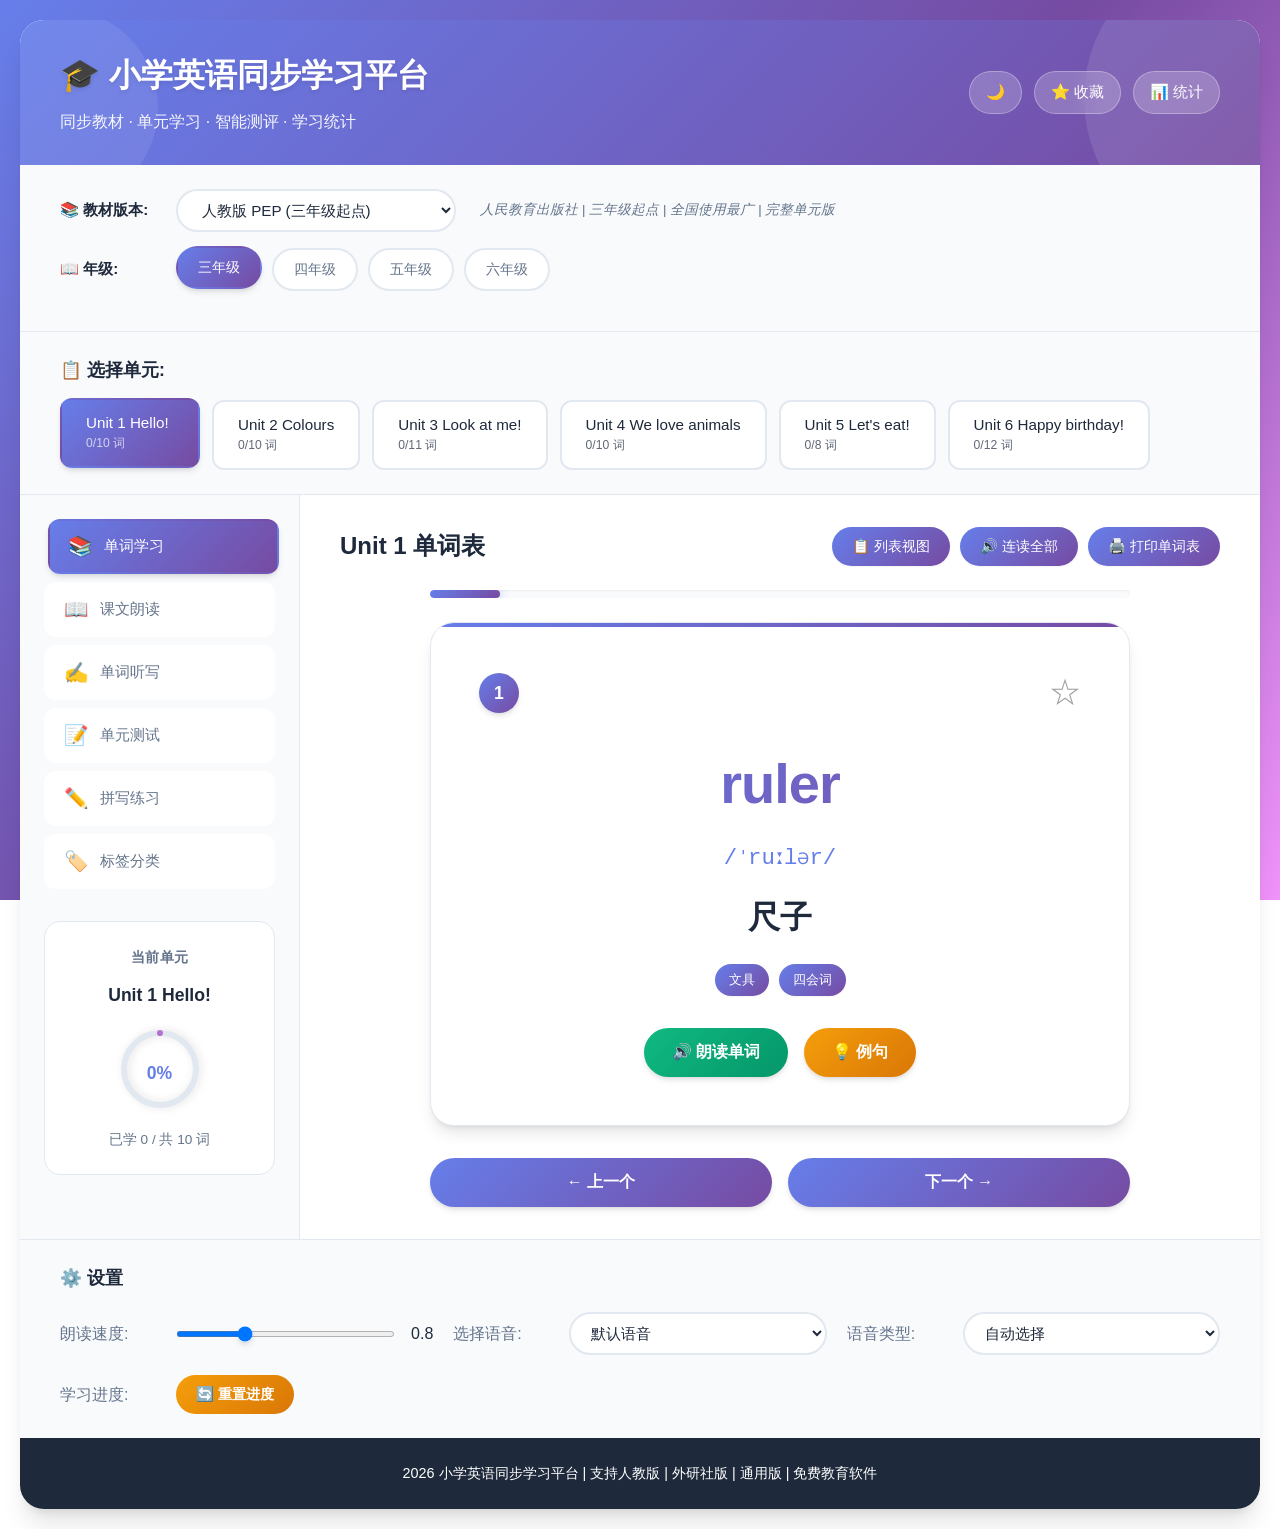
==== commit c388b318: "feat: 新增拼写练习、语音切换、进度导出和离线访问功能" ====
--- a/index.html
+++ b/index.html
@@ -52,7 +52,7 @@
                     <button class="grade-btn" data-grade="6">六年级</button>
                 </div>
             </div>
-            <div class="semester-selector" id="semester-selector">
+            <div class="semester-selector" id="semester-selector" style="display: none;">
                 <label>📅 学期:</label>
                 <button class="semester-btn active" data-semester="1">上册</button>
                 <button class="semester-btn" data-semester="2">下册</button>
@@ -85,6 +85,10 @@
                     <button class="mode-btn" data-mode="test">
                         <span class="mode-icon">📝</span>
                         <span class="mode-text">单元测试</span>
+                    </button>
+                    <button class="mode-btn" data-mode="spelling">
+                        <span class="mode-icon">✏️</span>
+                        <span class="mode-text">拼写练习</span>
                     </button>
                     <button class="mode-btn" data-mode="tags">
                         <span class="mode-icon">🏷️</span>
@@ -256,6 +260,39 @@
                     </div>
                 </section>
 
+                <!-- 拼写练习模式 -->
+                <section class="content-section" id="spelling-section" style="display: none;">
+                    <div class="spelling-container">
+                        <h3>✏️ 拼写练习</h3>
+                        <p class="spelling-instruction">听发音，拼写出正确的单词</p>
+
+                        <div class="spelling-controls">
+                            <button class="btn-spelling" onclick="startSpelling()">▶️ 开始练习</button>
+                            <button class="btn-spelling" onclick="playSpellingWord()">🔊 播放发音</button>
+                            <button class="btn-spelling" onclick="playSpellingSlow()">🐌 慢速播放</button>
+                            <button class="btn-spelling" onclick="showSpellingHint()">💡 提示</button>
+                        </div>
+
+                        <div class="spelling-area">
+                            <div class="spelling-progress">
+                                <span>第 <strong id="spelling-num">1</strong> / <strong id="spelling-total">10</strong> 词</span>
+                            </div>
+                            <div class="spelling-meaning" id="spelling-meaning"></div>
+                            <input type="text" class="spelling-input" id="spelling-input" placeholder="输入你听到的单词..." autocomplete="off">
+                            <div class="spelling-feedback" id="spelling-feedback"></div>
+                            <div class="spelling-hint" id="spelling-hint" style="display: none;"></div>
+                        </div>
+
+                        <div class="spelling-result" id="spelling-result" style="display: none;">
+                            <h4>练习完成！</h4>
+                            <p>正确率：<strong id="spelling-accuracy">0%</strong></p>
+                            <p>正确数：<strong id="spelling-correct">0</strong> / <strong id="spelling-all">0</strong></p>
+                            <div class="spelling-review" id="spelling-review"></div>
+                            <button class="btn-action" onclick="startSpelling()">重新练习</button>
+                        </div>
+                    </div>
+                </section>
+
                 <!-- 标签分类模式 -->
                 <section class="content-section" id="tags-section" style="display: none;">
                     <div class="tags-filter">
@@ -300,7 +337,10 @@
                         <h4>学习进度</h4>
                         <div class="progress-bars" id="progress-bars"></div>
                     </div>
-                    <button class="btn-action" onclick="resetStats()">🔄 重置统计</button>
+                    <div class="stats-actions">
+                        <button class="btn-action" onclick="exportProgress()">📤 导出学习进度</button>
+                        <button class="btn-action" onclick="resetStats()">🔄 重置统计</button>
+                    </div>
                 </section>
             </main>
         </div>
@@ -319,6 +359,14 @@
                     <select id="voice-select"><option value="">默认语音</option></select>
                 </div>
                 <div class="setting-item">
+                    <label>语音类型:</label>
+                    <select id="accent-select">
+                        <option value="auto">自动选择</option>
+                        <option value="en-US">美式英语</option>
+                        <option value="en-GB">英式英语</option>
+                    </select>
+                </div>
+                <div class="setting-item">
                     <label>学习进度:</label>
                     <button class="btn-reset" onclick="resetProgress()">🔄 重置进度</button>
                 </div>
@@ -337,5 +385,20 @@
     <script src="versions/general.js"></script>
     <!-- 主应用 -->
     <script src="app.js"></script>
+    
+    <!-- 注册 Service Worker -->
+    <script>
+        if ('serviceWorker' in navigator) {
+            window.addEventListener('load', () => {
+                navigator.serviceWorker.register('./service-worker.js')
+                    .then((registration) => {
+                        console.log('[SW] 注册成功，范围:', registration.scope);
+                    })
+                    .catch((error) => {
+                        console.log('[SW] 注册失败:', error);
+                    });
+            });
+        }
+    </script>
 </body>
 </html>
--- a/style.css
+++ b/style.css
@@ -1651,6 +1651,217 @@
     }
 }
 
+/* ========== 拼写练习 ========== */
+.spelling-container {
+    max-width: 700px;
+    margin: 0 auto;
+    text-align: center;
+}
+
+.spelling-container h3 {
+    color: var(--text-primary);
+    margin-bottom: 12px;
+    font-size: 1.8em;
+    font-weight: 700;
+}
+
+.spelling-instruction {
+    color: var(--text-secondary);
+    margin-bottom: 24px;
+    font-size: 1em;
+}
+
+.spelling-controls {
+    display: flex;
+    justify-content: center;
+    gap: 12px;
+    margin-bottom: 32px;
+    flex-wrap: wrap;
+}
+
+.btn-spelling {
+    padding: 12px 24px;
+    border: none;
+    background: var(--primary-gradient);
+    color: white;
+    border-radius: var(--radius-full);
+    cursor: pointer;
+    font-size: 0.95em;
+    transition: var(--transition);
+    font-weight: 600;
+    box-shadow: var(--shadow-md);
+}
+
+.btn-spelling:hover {
+    transform: translateY(-2px);
+    box-shadow: var(--shadow-lg);
+}
+
+.spelling-area {
+    background: var(--bg-secondary);
+    border-radius: var(--radius-xl);
+    padding: 40px;
+    border: 1px solid var(--border-color);
+    box-shadow: var(--shadow-lg);
+}
+
+.spelling-progress {
+    margin-bottom: 24px;
+    font-size: 1.1em;
+    color: var(--text-secondary);
+    font-weight: 600;
+}
+
+.spelling-meaning {
+    font-size: 1.5em;
+    color: var(--primary-color);
+    margin-bottom: 24px;
+    font-weight: 700;
+}
+
+.spelling-input {
+    width: 100%;
+    padding: 16px 24px;
+    font-size: 1.5em;
+    border: 3px solid var(--border-color);
+    border-radius: var(--radius-lg);
+    text-align: center;
+    font-weight: 700;
+    letter-spacing: 2px;
+    transition: var(--transition);
+    color: var(--text-primary);
+    background: var(--bg-primary);
+}
+
+.spelling-input:focus {
+    outline: none;
+    border-color: var(--primary-color);
+    box-shadow: 0 0 0 4px rgba(102, 126, 234, 0.2);
+}
+
+.spelling-input:disabled {
+    opacity: 0.6;
+    cursor: not-allowed;
+}
+
+.spelling-feedback {
+    margin-top: 20px;
+    font-size: 1.2em;
+    font-weight: 700;
+    min-height: 30px;
+}
+
+.spelling-feedback.correct {
+    color: var(--success-color);
+}
+
+.spelling-feedback.wrong {
+    color: var(--danger-color);
+}
+
+.spelling-hint {
+    margin-top: 16px;
+    padding: 12px 20px;
+    background: var(--warning-light);
+    border-radius: var(--radius-md);
+    font-size: 1em;
+    color: var(--text-primary);
+    border-left: 4px solid var(--warning-color);
+}
+
+.spelling-result {
+    background: var(--bg-secondary);
+    border-radius: var(--radius-xl);
+    padding: 40px;
+    border: 1px solid var(--border-color);
+    box-shadow: var(--shadow-lg);
+}
+
+.spelling-result h4 {
+    color: var(--text-primary);
+    margin-bottom: 20px;
+    font-size: 1.6em;
+    font-weight: 700;
+}
+
+.spelling-result p {
+    font-size: 1.1em;
+    margin-bottom: 12px;
+    color: var(--text-secondary);
+}
+
+.spelling-result strong {
+    color: var(--primary-color);
+    font-size: 1.3em;
+}
+
+.spelling-review {
+    margin-top: 24px;
+    text-align: left;
+}
+
+.spelling-review h5 {
+    color: var(--text-primary);
+    margin-bottom: 16px;
+    font-size: 1.1em;
+}
+
+.review-item {
+    display: flex;
+    justify-content: space-between;
+    align-items: center;
+    padding: 12px 16px;
+    background: var(--danger-light);
+    border-radius: var(--radius-md);
+    margin-bottom: 8px;
+    border-left: 4px solid var(--danger-color);
+}
+
+.review-item.wrong {
+    animation: slideIn 0.3s ease;
+}
+
+@keyframes slideIn {
+    from {
+        opacity: 0;
+        transform: translateX(-20px);
+    }
+    to {
+        opacity: 1;
+        transform: translateX(0);
+    }
+}
+
+.review-word {
+    font-weight: 700;
+    color: var(--text-primary);
+    font-size: 1.1em;
+}
+
+.review-meaning {
+    color: var(--text-secondary);
+    font-size: 0.95em;
+}
+
+.perfect-score {
+    text-align: center;
+    font-size: 1.3em;
+    color: var(--success-color);
+    font-weight: 700;
+    padding: 20px;
+    background: var(--success-light);
+    border-radius: var(--radius-lg);
+}
+
+/* ========== 统计操作按钮 ========== */
+.stats-actions {
+    display: flex;
+    gap: 12px;
+    margin-top: 24px;
+    justify-content: center;
+    flex-wrap: wrap;
+}
+
 /* ========== 打印样式 ========== */
 @media print {
     body {
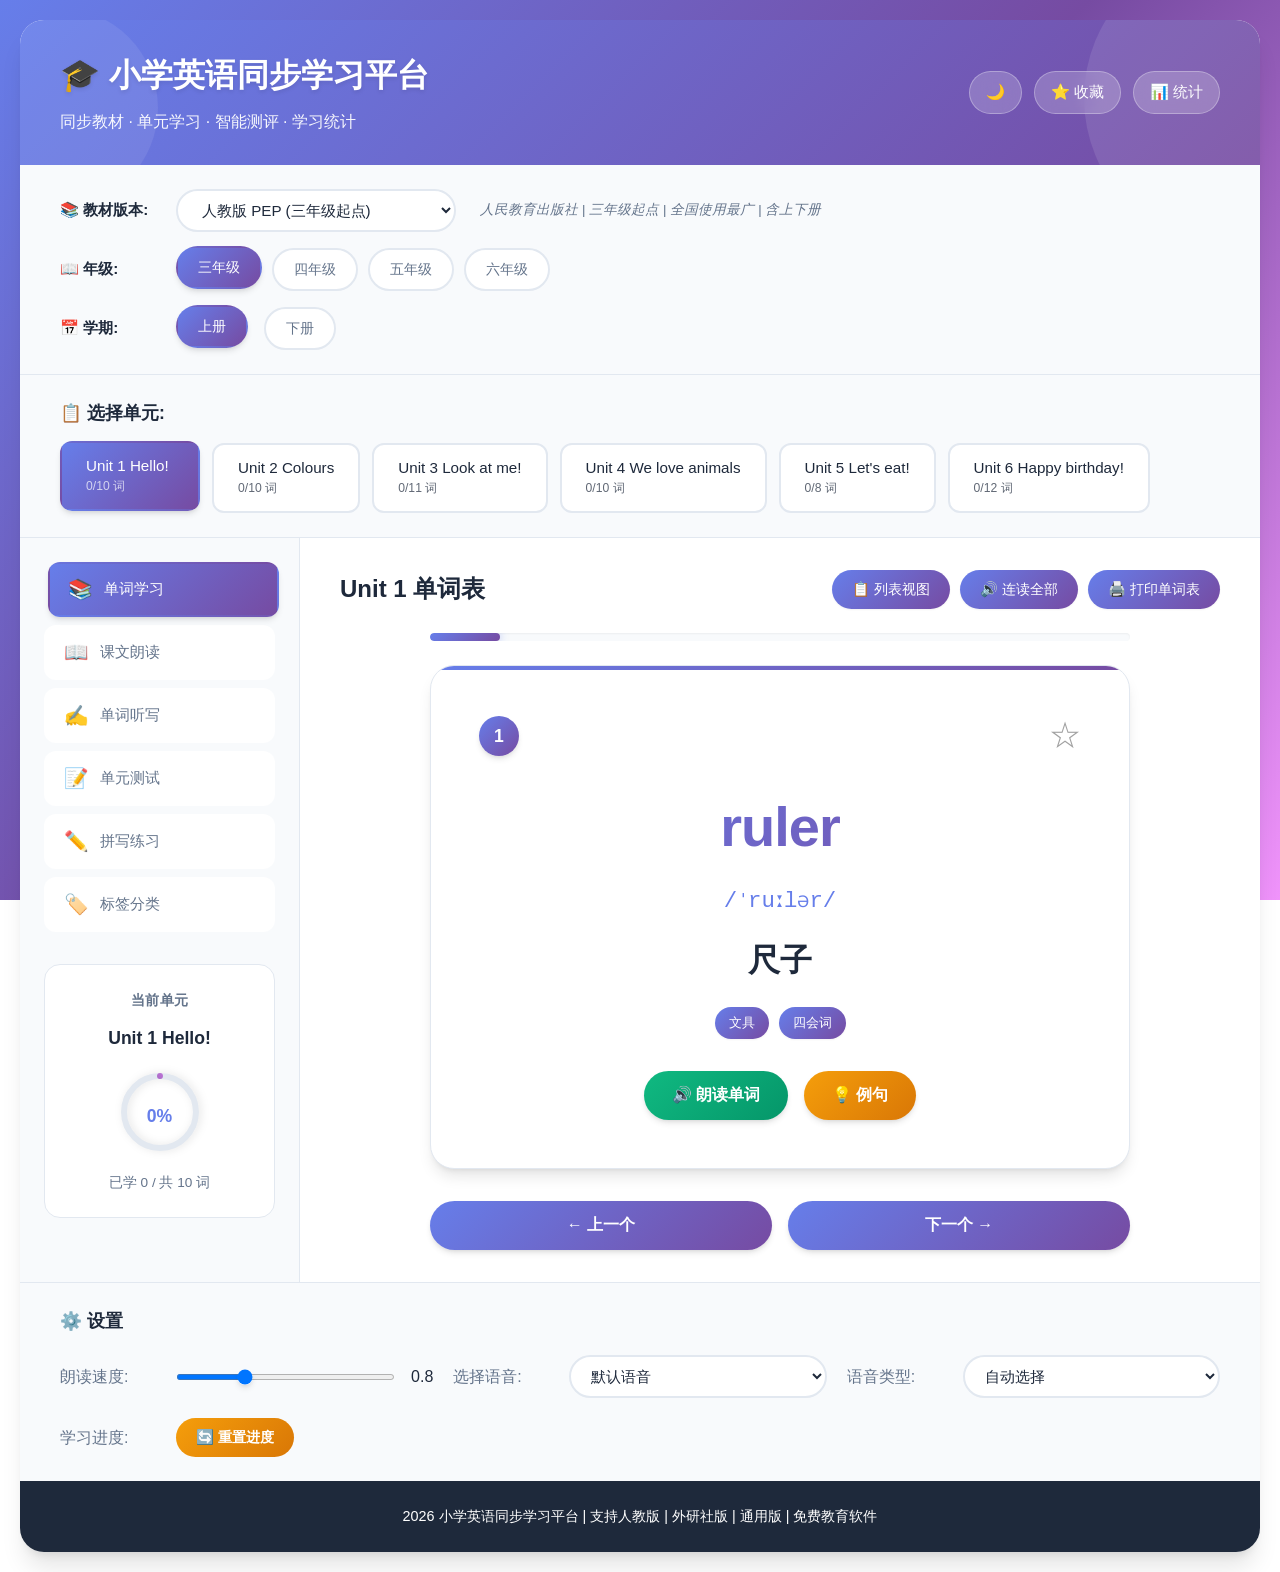
==== commit 9b3411ba: "feat: 人教版 PEP 补齐全年级上下册数据" ====
--- a/index.html
+++ b/index.html
@@ -46,13 +46,15 @@
             <div class="grade-selector">
                 <label>📖 年级:</label>
                 <div class="grade-buttons" id="grade-buttons">
+                    <button class="grade-btn" data-grade="1">一年级</button>
+                    <button class="grade-btn" data-grade="2">二年级</button>
                     <button class="grade-btn active" data-grade="3">三年级</button>
                     <button class="grade-btn" data-grade="4">四年级</button>
                     <button class="grade-btn" data-grade="5">五年级</button>
                     <button class="grade-btn" data-grade="6">六年级</button>
                 </div>
             </div>
-            <div class="semester-selector" id="semester-selector" style="display: none;">
+            <div class="semester-selector" id="semester-selector">
                 <label>📅 学期:</label>
                 <button class="semester-btn active" data-semester="1">上册</button>
                 <button class="semester-btn" data-semester="2">下册</button>
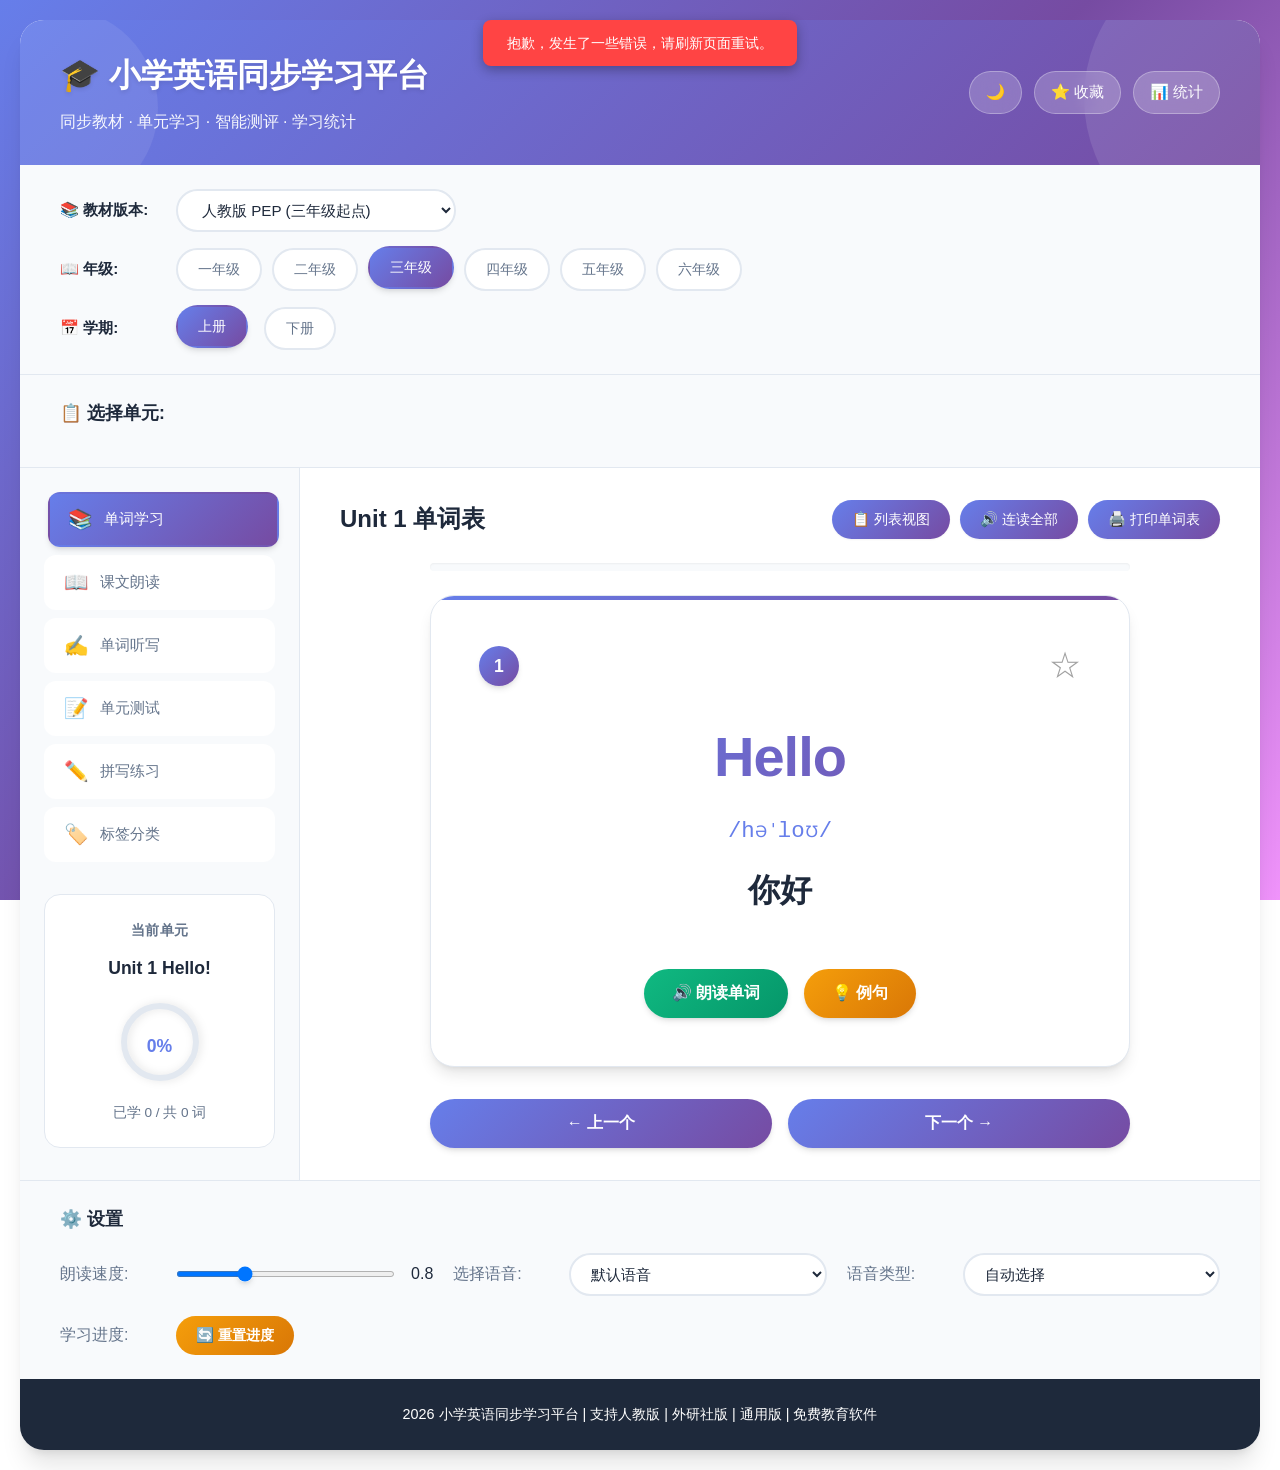
==== commit 0ad60476: "全面实施优化：模块化重构、数据懒加载、移动端优化、Service Worker升级 核心优化： - 代码模块化重构：拆分为 core/ 和 utils/ 模块 - 新增 StateManager 响应" ====
--- a/index.html
+++ b/index.html
@@ -209,6 +209,7 @@
                         <div class="dictation-controls">
                             <button class="btn-dictation" onclick="startDictation()">▶️ 开始听写</button>
                             <button class="btn-dictation" onclick="playDictationWord()">🔊 播放发音</button>
+                            <button class="btn-dictation" onclick="skipDictationWord()">⏭️ 跳过</button>
                             <button class="btn-dictation" onclick="showDictationAnswer()">💡 显示答案</button>
                         </div>
 
@@ -272,6 +273,7 @@
                             <button class="btn-spelling" onclick="startSpelling()">▶️ 开始练习</button>
                             <button class="btn-spelling" onclick="playSpellingWord()">🔊 播放发音</button>
                             <button class="btn-spelling" onclick="playSpellingSlow()">🐌 慢速播放</button>
+                            <button class="btn-spelling" onclick="skipSpellingWord()">⏭️ 跳过</button>
                             <button class="btn-spelling" onclick="showSpellingHint()">💡 提示</button>
                         </div>
 
@@ -381,10 +383,24 @@
         </footer>
     </div>
 
+    <!-- 核心模块 -->
+    <script src="js/core/state.js"></script>
+    <script src="js/core/storage.js"></script>
+    <script src="js/core/timer.js"></script>
+    <script src="js/core/dataLoader.js"></script>
+    
+    <!-- 工具模块 -->
+    <script src="js/utils/errorHandler.js"></script>
+    <script src="js/utils/performance.js"></script>
+    <script src="js/utils/loading.js"></script>
+    <script src="js/utils/speech.js"></script>
+    <script src="js/utils/mobile.js"></script>
+    
     <!-- 数据文件 -->
     <script src="versions/pep.js"></script>
     <script src="versions/waiyan.js"></script>
     <script src="versions/general.js"></script>
+    
     <!-- 主应用 -->
     <script src="app.js"></script>
     
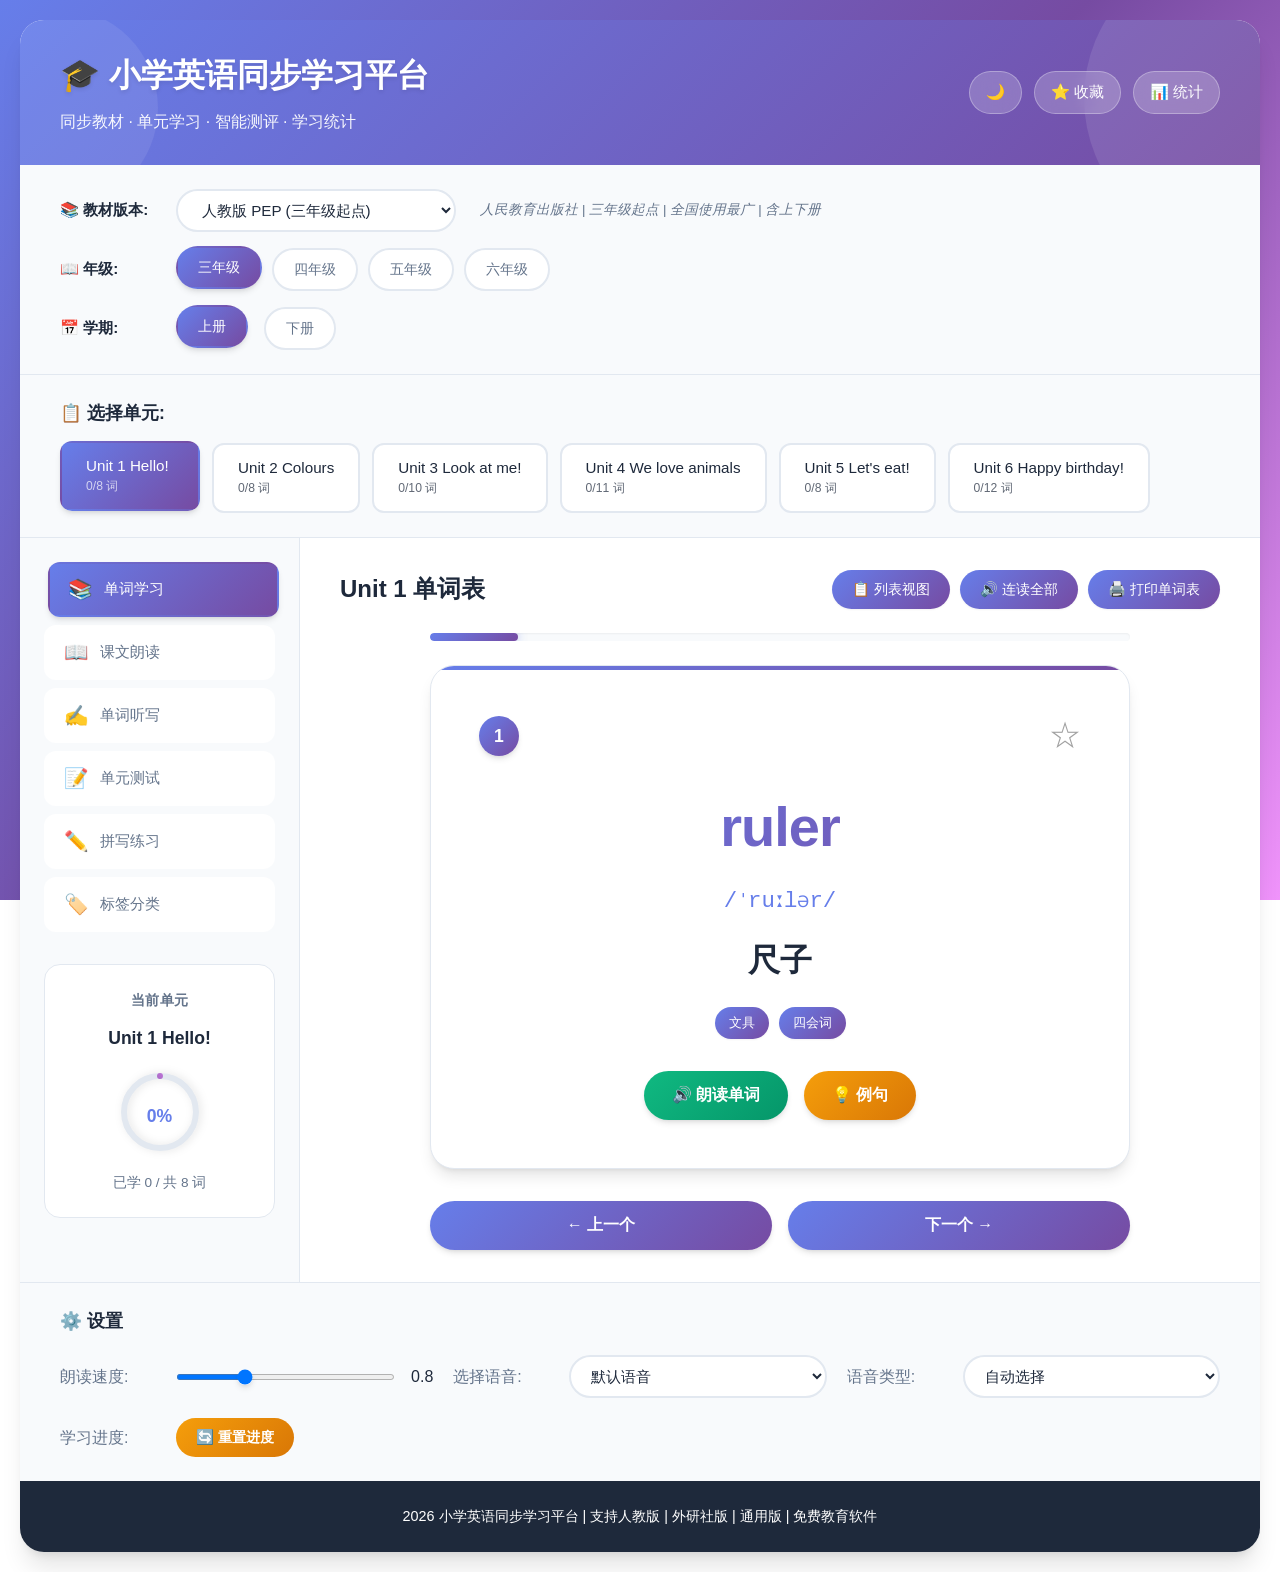
==== commit 95087191: "fix: 修复数据加载失败及多项错误 - 修复核心问题：数据文件 const/var 不挂载 window，改用 window.xxx 显式赋值 - 升级 Service Worker 缓存版本至 1" ====
--- a/index.html
+++ b/index.html
@@ -396,10 +396,8 @@
     <script src="js/utils/speech.js"></script>
     <script src="js/utils/mobile.js"></script>
     
-    <!-- 数据文件 -->
+    <!-- 数据文件：默认只加载人教版（最常用），其他版本按需加载 -->
     <script src="versions/pep.js"></script>
-    <script src="versions/waiyan.js"></script>
-    <script src="versions/general.js"></script>
     
     <!-- 主应用 -->
     <script src="app.js"></script>
